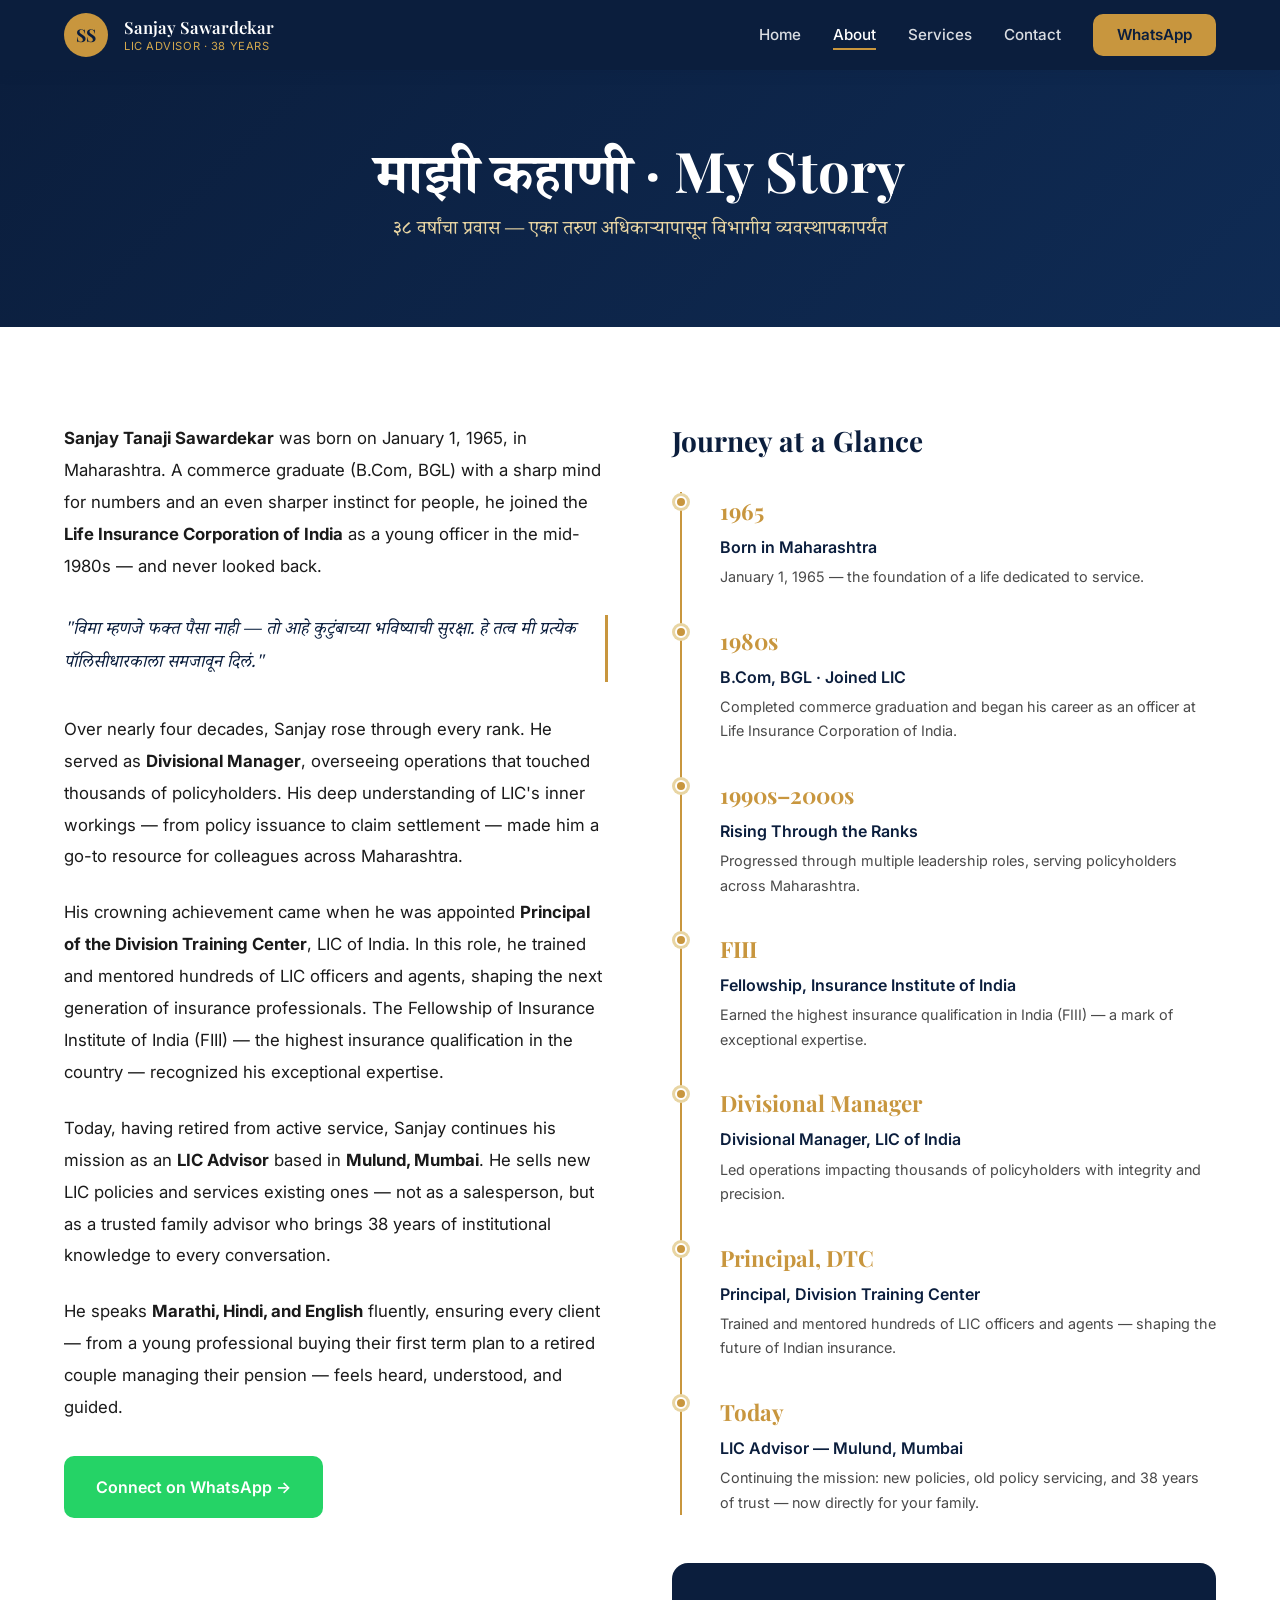
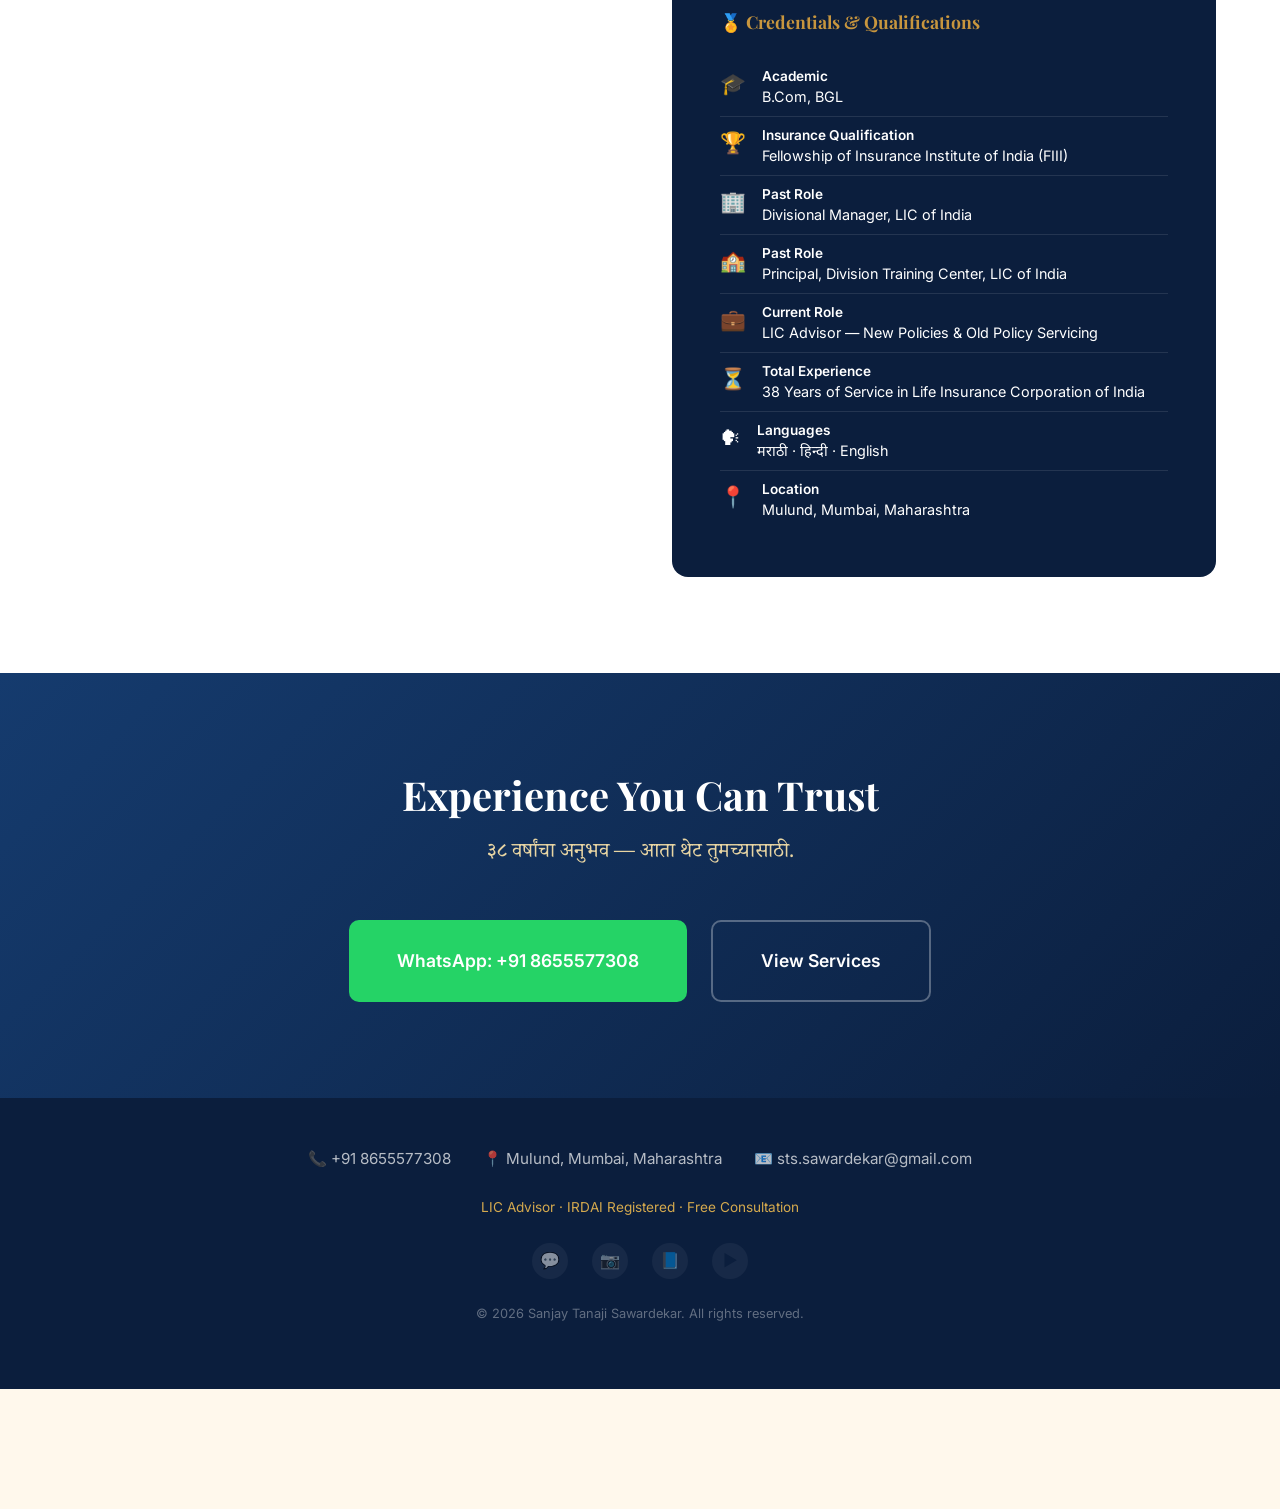
==== about.html @ 64b0b8eb "Initial commit: LIC Advisor portfolio website - Home page with hero, trust badges, services overview" ====
<!DOCTYPE html>
<html lang="mr" dir="ltr">
<head>
  <meta charset="UTF-8">
  <meta name="viewport" content="width=device-width, initial-scale=1.0">
  <meta name="theme-color" content="#0B1E3D">

  <title>About Sanjay Tanaji Sawardekar — LIC Advisor, Mulund Mumbai | 38 Years Story</title>
  <meta name="description" content="The journey of Sanjay Tanaji Sawardekar — 38 years at LIC of India, from officer to Divisional Manager to Principal of Division Training Center. Now LIC Advisor, Mulund Mumbai.">
  <meta name="keywords" content="Sanjay Sawardekar story, LIC Divisional Manager, FIII Fellow, insurance advisor Mulund, LIC training center principal, 38 years LIC, सजंय सावरडेकर, LIC एजंट मुलुंड">

  <meta property="og:title" content="About Sanjay Tanaji Sawardekar — 38 Years at LIC">
  <meta property="og:description" content="From B.Com graduate to Principal of Division Training Center, LIC of India. Now your trusted LIC Advisor in Mulund, Mumbai.">
  <meta property="og:url" content="https://sanjaysawardekar.github.io/about.html">
  <meta property="og:type" content="profile">
  <meta property="og:image" content="https://sanjaysawardekar.github.io/assets/images/og-image.png">

  <meta name="twitter:card" content="summary_large_image">

  <link href="https://fonts.googleapis.com/css2?family=Inter:wght@400;500;600;700&family=Noto+Sans+Devanagari:wght@400;500;600;700&family=Noto+Serif+Devanagari:wght@400;600;700&family=Playfair+Display:ital,wght@0,400;0,600;0,700;0,800;1,400;1,600&display=swap" rel="stylesheet">
  <link rel="stylesheet" href="assets/css/style.css">
  <link rel="icon" type="image/svg+xml" href="assets/favicon.svg">
  <link rel="apple-touch-icon" href="assets/favicon.svg">
</head>
<body>

  <!-- Desktop Nav -->
  <nav class="desktop-nav" role="navigation">
    <div class="nav-inner">
      <a href="index.html" class="nav-logo">
        <div class="logo-monogram">SS</div>
        <div class="logo-text">Sanjay Sawardekar<span class="sub">LIC Advisor · 38 Years</span></div>
      </a>
      <ul class="nav-links">
        <li><a href="index.html">Home</a></li>
        <li><a href="about.html" class="active">About</a></li>
        <li><a href="services.html">Services</a></li>
        <li><a href="contact.html">Contact</a></li>
        <li><a href="https://wa.me/918655577308" target="_blank" rel="noopener" class="nav-cta">WhatsApp</a></li>
      </ul>
    </div>
  </nav>

  <!-- Mobile Nav -->
  <nav class="mobile-nav" role="navigation">
    <div class="nav-inner">
      <a href="index.html" data-page="home"><svg viewBox="0 0 24 24" fill="none" stroke="currentColor" stroke-width="2"><path d="M3 9l9-7 9 7v11a2 2 0 0 1-2 2H5a2 2 0 0 1-2-2z"/><polyline points="9 22 9 12 15 12 15 22"/></svg><span>Home</span></a>
      <a href="about.html" data-page="about"><svg viewBox="0 0 24 24" fill="none" stroke="currentColor" stroke-width="2"><circle cx="12" cy="7" r="4"/><path d="M5.5 21.5v-2a4 4 0 0 1 4-4h5a4 4 0 0 1 4 4v2"/></svg><span>About</span></a>
      <a href="services.html" data-page="services"><svg viewBox="0 0 24 24" fill="none" stroke="currentColor" stroke-width="2"><rect x="2" y="3" width="20" height="14" rx="2"/><line x1="8" y1="21" x2="16" y2="21"/><line x1="12" y1="17" x2="12" y2="21"/></svg><span>Services</span></a>
      <a href="contact.html" data-page="contact"><svg viewBox="0 0 24 24" fill="none" stroke="currentColor" stroke-width="2"><path d="M4 4h16c1.1 0 2 .9 2 2v12c0 1.1-.9 2-2 2H4c-1.1 0-2-.9-2-2V6c0-1.1.9-2 2-2z"/><polyline points="22,6 12,13 2,6"/></svg><span>Contact</span></a>
      <a href="https://wa.me/918655577308" target="_blank" rel="noopener" class="nav-whatsapp"><svg viewBox="0 0 24 24" fill="currentColor" width="20" height="20"><path d="M17.472 14.382c-.297-.149-1.758-.867-2.03-.967-.273-.099-.471-.148-.67.15-.197.297-.767.966-.94 1.164-.173.199-.347.223-.644.075-.297-.15-1.255-.463-2.39-1.475-.883-.788-1.48-1.761-1.653-2.059-.173-.297-.018-.458.13-.606.134-.133.298-.347.446-.52.149-.174.198-.298.298-.497.099-.198.05-.371-.025-.52-.075-.149-.669-1.612-.916-2.207-.242-.579-.487-.5-.669-.51-.173-.008-.371-.01-.57-.01-.198 0-.52.074-.792.372-.272.297-1.04 1.016-1.04 2.479 0 1.462 1.065 2.875 1.213 3.074.149.198 2.096 3.2 5.077 4.487.709.306 1.262.489 1.694.625.712.227 1.36.195 1.871.118.571-.085 1.758-.719 2.006-1.413.248-.694.248-1.289.173-1.413-.074-.124-.272-.198-.57-.347m-5.421 7.403h-.004a9.87 9.87 0 01-5.031-1.378l-.361-.214-3.741.982.998-3.648-.235-.374a9.86 9.86 0 01-1.51-5.26c.001-5.45 4.436-9.884 9.888-9.884 2.64 0 5.122 1.03 6.988 2.898a9.825 9.825 0 012.893 6.994c-.003 5.45-4.437 9.884-9.885 9.884m8.413-18.297A11.815 11.815 0 0012.05 0C5.495 0 .16 5.335.157 11.892c0 2.096.547 4.142 1.588 5.945L.057 24l6.305-1.654a11.882 11.882 0 005.683 1.448h.005c6.554 0 11.89-5.335 11.893-11.893a11.821 11.821 0 00-3.48-8.413z"/></svg></a>
    </div>
  </nav>

  <main>
    <!-- Page Header -->
    <section class="page-header">
      <div class="container">
        <h1>माझी कहाणी · My Story</h1>
        <p class="marathi">३८ वर्षांचा प्रवास — एका तरुण अधिकाऱ्यापासून विभागीय व्यवस्थापकापर्यंत</p>
      </div>
    </section>

    <!-- Story Section -->
    <section class="about-story">
      <div class="container">
        <div class="story-text reveal">
          <p><strong>Sanjay Tanaji Sawardekar</strong> was born on January 1, 1965, in Maharashtra. A commerce graduate (B.Com, BGL) with a sharp mind for numbers and an even sharper instinct for people, he joined the <strong>Life Insurance Corporation of India</strong> as a young officer in the mid-1980s — and never looked back.</p>

          <blockquote class="marathi">
            "विमा म्हणजे फक्त पैसा नाही — तो आहे कुटुंबाच्या भविष्याची सुरक्षा. हे तत्व मी प्रत्येक पॉलिसीधारकाला समजावून दिलं."
          </blockquote>

          <p>Over nearly four decades, Sanjay rose through every rank. He served as <strong>Divisional Manager</strong>, overseeing operations that touched thousands of policyholders. His deep understanding of LIC's inner workings — from policy issuance to claim settlement — made him a go-to resource for colleagues across Maharashtra.</p>

          <p>His crowning achievement came when he was appointed <strong>Principal of the Division Training Center</strong>, LIC of India. In this role, he trained and mentored hundreds of LIC officers and agents, shaping the next generation of insurance professionals. The Fellowship of Insurance Institute of India (FIII) — the highest insurance qualification in the country — recognized his exceptional expertise.</p>

          <p>Today, having retired from active service, Sanjay continues his mission as an <strong>LIC Advisor</strong> based in <strong>Mulund, Mumbai</strong>. He sells new LIC policies and services existing ones — not as a salesperson, but as a trusted family advisor who brings 38 years of institutional knowledge to every conversation.</p>

          <p>He speaks <strong>Marathi, Hindi, and English</strong> fluently, ensuring every client — from a young professional buying their first term plan to a retired couple managing their pension — feels heard, understood, and guided.</p>

          <p style="margin-top: var(--space-xl);">
            <a href="https://wa.me/918655577308" target="_blank" rel="noopener" class="btn btn-whatsapp">Connect on WhatsApp &#8594;</a>
          </p>
        </div>

        <!-- Timeline Sidebar -->
        <div class="reveal">
          <h3 style="margin-bottom: var(--space-xl);">Journey at a Glance</h3>

          <div class="timeline">
            <div class="timeline-item reveal-delay-1">
              <div class="timeline-year">1965</div>
              <div class="timeline-title">Born in Maharashtra</div>
              <div class="timeline-desc">January 1, 1965 — the foundation of a life dedicated to service.</div>
            </div>

            <div class="timeline-item reveal-delay-1">
              <div class="timeline-year">1980s</div>
              <div class="timeline-title">B.Com, BGL · Joined LIC</div>
              <div class="timeline-desc">Completed commerce graduation and began his career as an officer at Life Insurance Corporation of India.</div>
            </div>

            <div class="timeline-item reveal-delay-2">
              <div class="timeline-year">1990s–2000s</div>
              <div class="timeline-title">Rising Through the Ranks</div>
              <div class="timeline-desc">Progressed through multiple leadership roles, serving policyholders across Maharashtra.</div>
            </div>

            <div class="timeline-item reveal-delay-2">
              <div class="timeline-year">FIII</div>
              <div class="timeline-title">Fellowship, Insurance Institute of India</div>
              <div class="timeline-desc">Earned the highest insurance qualification in India (FIII) — a mark of exceptional expertise.</div>
            </div>

            <div class="timeline-item reveal-delay-3">
              <div class="timeline-year">Divisional Manager</div>
              <div class="timeline-title">Divisional Manager, LIC of India</div>
              <div class="timeline-desc">Led operations impacting thousands of policyholders with integrity and precision.</div>
            </div>

            <div class="timeline-item reveal-delay-3">
              <div class="timeline-year">Principal, DTC</div>
              <div class="timeline-title">Principal, Division Training Center</div>
              <div class="timeline-desc">Trained and mentored hundreds of LIC officers and agents — shaping the future of Indian insurance.</div>
            </div>

            <div class="timeline-item reveal-delay-4">
              <div class="timeline-year">Today</div>
              <div class="timeline-title">LIC Advisor — Mulund, Mumbai</div>
              <div class="timeline-desc">Continuing the mission: new policies, old policy servicing, and 38 years of trust — now directly for your family.</div>
            </div>
          </div>

          <!-- Credentials Box -->
          <div class="credentials-box reveal-delay-4">
            <h3>&#x1F3C5; Credentials & Qualifications</h3>

            <div class="credential-item">
              <div class="credential-icon">&#x1F393;</div>
              <div class="credential-text">
                <span class="label">Academic</span>
                B.Com, BGL
              </div>
            </div>

            <div class="credential-item">
              <div class="credential-icon">&#x1F3C6;</div>
              <div class="credential-text">
                <span class="label">Insurance Qualification</span>
                Fellowship of Insurance Institute of India (FIII)
              </div>
            </div>

            <div class="credential-item">
              <div class="credential-icon">&#x1F3E2;</div>
              <div class="credential-text">
                <span class="label">Past Role</span>
                Divisional Manager, LIC of India
              </div>
            </div>

            <div class="credential-item">
              <div class="credential-icon">&#x1F3EB;</div>
              <div class="credential-text">
                <span class="label">Past Role</span>
                Principal, Division Training Center, LIC of India
              </div>
            </div>

            <div class="credential-item">
              <div class="credential-icon">&#x1F4BC;</div>
              <div class="credential-text">
                <span class="label">Current Role</span>
                LIC Advisor — New Policies & Old Policy Servicing
              </div>
            </div>

            <div class="credential-item">
              <div class="credential-icon">&#x23F3;</div>
              <div class="credential-text">
                <span class="label">Total Experience</span>
                38 Years of Service in Life Insurance Corporation of India
              </div>
            </div>

            <div class="credential-item">
              <div class="credential-icon">&#x1F5E3;</div>
              <div class="credential-text">
                <span class="label">Languages</span>
                मराठी · हिन्दी · English
              </div>
            </div>

            <div class="credential-item">
              <div class="credential-icon">&#x1F4CD;</div>
              <div class="credential-text">
                <span class="label">Location</span>
                Mulund, Mumbai, Maharashtra
              </div>
            </div>
          </div>
        </div>
      </div>
    </section>

    <!-- CTA -->
    <section class="cta-section reveal">
      <div class="container">
        <h2>Experience You Can Trust</h2>
        <p class="marathi">३८ वर्षांचा अनुभव — आता थेट तुमच्यासाठी.</p>
        <div class="cta-buttons">
          <a href="https://wa.me/918655577308" target="_blank" rel="noopener" class="btn btn-whatsapp btn-large">WhatsApp: +91 8655577308</a>
          <a href="services.html" class="btn btn-outline btn-large">View Services</a>
        </div>
      </div>
    </section>
  </main>

  <!-- Footer -->
  <footer class="site-footer">
    <div class="container">
      <div class="footer-contact">
        <span>&#x1F4DE; <a href="tel:+918****7308" style="color:inherit;">+91 8655577308</a></span>
        <span>&#x1F4CD; Mulund, Mumbai, Maharashtra</span>
        <span>&#x1F4E7; <a href="mailto:sts.sawardekar@gmail.com" style="color:inherit;">sts.sawardekar@gmail.com</a></span>
      </div>
      <p class="footer-affiliation">LIC Advisor · IRDAI Registered · Free Consultation</p>
      <div class="footer-social">
        <a href="#" class="social-icon-link" aria-label="WhatsApp">&#x1F4AC;</a>
        <a href="#" class="social-icon-link" aria-label="Instagram">&#x1F4F7;</a>
        <a href="#" class="social-icon-link" aria-label="Facebook">&#x1F4D8;</a>
        <a href="#" class="social-icon-link" aria-label="YouTube">&#x25B6;</a>
      </div>
      <p class="footer-copyright">&copy; 2026 Sanjay Tanaji Sawardekar. All rights reserved.</p>
    </div>
  </footer>

  <button class="scroll-top" aria-label="Scroll to top">&#x2191;</button>
  <script src="assets/js/main.js" defer></script>
</body>
</html>
---- assets/css/style.css ----
/* ═══════════════════════════════════════════════════════════════════════
   SANJAY TANAJI SAWARDEKAR — PORTFOLIO WEBSITE
   Design System: Trust & Heritage (LIC-Inspired)
   Navy + Gold + Cream | Playfair Display + Inter + Devanagari
   ═══════════════════════════════════════════════════════════════════════ */

/* ── CSS Custom Properties ──────────────────────────────────────────── */
:root {
  /* Primary Palette */
  --navy-deep: #0B1E3D;
  --navy: #0F2B54;
  --navy-light: #153B6E;
  --gold: #C8963E;
  --gold-light: #D4A94E;
  --gold-pale: #E8D5A3;
  --cream: #FFF8EC;
  --cream-dark: #F5ECD8;
  --white: #FFFFFF;
  --off-white: #FAF9F6;

  /* Functional */
  --text-primary: #1A1A1A;
  --text-secondary: #4A4A4A;
  --text-muted: #6B6B6B;
  --text-on-navy: #FFFFFF;
  --text-on-gold: #0B1E3D;
  --border: #E0D8C8;
  --error: #C0392B;
  --success: #27AE60;

  /* Typography */
  --font-heading: 'Playfair Display', 'Noto Serif Devanagari', serif;
  --font-body: 'Inter', 'Noto Sans Devanagari', system-ui, sans-serif;

  /* Spacing */
  --space-xs: 0.25rem;
  --space-sm: 0.5rem;
  --space-md: 1rem;
  --space-lg: 1.5rem;
  --space-xl: 2rem;
  --space-2xl: 3rem;
  --space-3xl: 4rem;
  --space-4xl: 6rem;

  /* Layout */
  --max-width: 1200px;
  --nav-height: 70px;
  --bottom-nav-height: 60px;

  /* Shadows */
  --shadow-sm: 0 1px 3px rgba(11, 30, 61, 0.08);
  --shadow-md: 0 4px 12px rgba(11, 30, 61, 0.1);
  --shadow-lg: 0 8px 30px rgba(11, 30, 61, 0.12);
  --shadow-gold: 0 4px 20px rgba(200, 150, 62, 0.3);

  /* Border Radius */
  --radius-sm: 6px;
  --radius-md: 10px;
  --radius-lg: 16px;
  --radius-xl: 24px;

  /* Transitions */
  --ease-out: cubic-bezier(0.16, 1, 0.3, 1);
  --ease-in-out: cubic-bezier(0.65, 0, 0.35, 1);
  --duration-fast: 200ms;
  --duration-normal: 350ms;
  --duration-slow: 600ms;
}

/* ── Reset & Base ───────────────────────────────────────────────────── */
*, *::before, *::after {
  box-sizing: border-box;
  margin: 0;
  padding: 0;
}

html {
  scroll-behavior: smooth;
  -webkit-text-size-adjust: 100%;
  text-size-adjust: 100%;
}

body {
  font-family: var(--font-body);
  font-size: 16px;
  line-height: 1.7;
  color: var(--text-primary);
  background: var(--cream);
  -webkit-font-smoothing: antialiased;
  -moz-osx-font-smoothing: grayscale;
  overflow-x: hidden;
  padding-bottom: var(--bottom-nav-height);
}

/* ── Typography ─────────────────────────────────────────────────────── */
h1, h2, h3, h4, h5, h6 {
  font-family: var(--font-heading);
  font-weight: 700;
  line-height: 1.3;
  color: var(--navy-deep);
}

h1 { font-size: clamp(2rem, 5vw, 3.5rem); }
h2 { font-size: clamp(1.5rem, 3.5vw, 2.5rem); }
h3 { font-size: clamp(1.2rem, 2.5vw, 1.75rem); }
h4 { font-size: 1.25rem; }

p { margin-bottom: var(--space-md); }

a {
  color: var(--navy-deep);
  text-decoration: none;
  transition: color var(--duration-fast) var(--ease-out);
}
a:hover { color: var(--gold); }

.marathi { font-family: 'Noto Serif Devanagari', serif; }
.marathi-sans { font-family: 'Noto Sans Devanagari', sans-serif; }
.hindi { font-family: 'Noto Sans Devanagari', sans-serif; }

.gold-text { color: var(--gold); }
.navy-text { color: var(--navy-deep); }
.text-muted { color: var(--text-muted); }

/* ── Container ──────────────────────────────────────────────────────── */
.container {
  width: 100%;
  max-width: var(--max-width);
  margin: 0 auto;
  padding: 0 var(--space-lg);
}

/* ── Navigation (Desktop) ───────────────────────────────────────────── */
.desktop-nav {
  position: sticky;
  top: 0;
  z-index: 1000;
  background: var(--navy-deep);
  height: var(--nav-height);
  box-shadow: var(--shadow-md);
}

.desktop-nav .nav-inner {
  max-width: var(--max-width);
  margin: 0 auto;
  padding: 0 var(--space-lg);
  height: 100%;
  display: flex;
  align-items: center;
  justify-content: space-between;
}

.nav-logo {
  display: flex;
  align-items: center;
  gap: var(--space-md);
}

.nav-logo .logo-monogram {
  width: 44px;
  height: 44px;
  border-radius: 50%;
  background: var(--gold);
  display: flex;
  align-items: center;
  justify-content: center;
  font-family: var(--font-heading);
  font-weight: 700;
  font-size: 1.1rem;
  color: var(--navy-deep);
  flex-shrink: 0;
}

.nav-logo .logo-text {
  color: var(--white);
  font-family: var(--font-heading);
  font-weight: 600;
  font-size: 1.05rem;
  line-height: 1.3;
}

.nav-logo .logo-text .sub {
  display: block;
  font-family: var(--font-body);
  font-size: 0.7rem;
  font-weight: 400;
  color: var(--gold-light);
  letter-spacing: 0.05em;
  text-transform: uppercase;
}

.desktop-nav .nav-links {
  display: flex;
  align-items: center;
  gap: var(--space-xl);
  list-style: none;
}

.desktop-nav .nav-links a {
  color: rgba(255,255,255,0.85);
  font-weight: 500;
  font-size: 0.95rem;
  padding: var(--space-xs) 0;
  position: relative;
  transition: color var(--duration-fast);
}

.desktop-nav .nav-links a::after {
  content: '';
  position: absolute;
  bottom: -2px;
  left: 0;
  width: 0;
  height: 2px;
  background: var(--gold);
  transition: width var(--duration-normal) var(--ease-out);
}

.desktop-nav .nav-links a:hover,
.desktop-nav .nav-links a.active {
  color: var(--white);
}

.desktop-nav .nav-links a:hover::after,
.desktop-nav .nav-links a.active::after {
  width: 100%;
}

.nav-cta {
  display: flex;
  align-items: center;
  gap: var(--space-sm);
  background: var(--gold);
  color: var(--navy-deep) !important;
  padding: var(--space-sm) var(--space-lg) !important;
  border-radius: var(--radius-md);
  font-weight: 600 !important;
  transition: all var(--duration-fast) var(--ease-out) !important;
}

.nav-cta:hover {
  background: var(--gold-light) !important;
  transform: translateY(-1px);
  box-shadow: var(--shadow-gold);
}

.nav-cta::after { display: none !important; }

.whatsapp-icon {
  display: inline-block;
  width: 18px;
  height: 18px;
  flex-shrink: 0;
}

/* ── Mobile Bottom Navigation ────────────────────────────────────────── */
.mobile-nav {
  display: none;
  position: fixed;
  bottom: 0;
  left: 0;
  right: 0;
  z-index: 1000;
  background: var(--navy-deep);
  height: var(--bottom-nav-height);
  box-shadow: 0 -2px 12px rgba(11, 30, 61, 0.2);
}

.mobile-nav .nav-inner {
  height: 100%;
  display: flex;
  align-items: center;
  justify-content: space-around;
  padding: 0 var(--space-sm);
}

.mobile-nav a {
  display: flex;
  flex-direction: column;
  align-items: center;
  gap: 2px;
  color: rgba(255,255,255,0.6);
  font-size: 0.65rem;
  font-weight: 500;
  padding: var(--space-xs);
  transition: color var(--duration-fast);
}

.mobile-nav a svg {
  width: 22px;
  height: 22px;
  transition: transform var(--duration-fast);
}

.mobile-nav a.active,
.mobile-nav a:hover {
  color: var(--gold);
}

.mobile-nav a.active svg {
  transform: scale(1.1);
}

.mobile-nav .nav-whatsapp {
  background: var(--gold);
  color: var(--navy-deep);
  border-radius: var(--radius-md);
  padding: var(--space-xs) var(--space-md);
  font-weight: 600;
}

.mobile-nav .nav-whatsapp:hover {
  background: var(--gold-light);
  color: var(--navy-deep);
}

/* ── Sections ────────────────────────────────────────────────────────── */
section {
  padding: var(--space-4xl) 0;
  position: relative;
}

.section-label {
  display: inline-block;
  font-family: var(--font-body);
  font-size: 0.8rem;
  font-weight: 600;
  letter-spacing: 0.12em;
  text-transform: uppercase;
  color: var(--gold);
  margin-bottom: var(--space-md);
}

.section-title {
  margin-bottom: var(--space-lg);
}

.section-subtitle {
  font-family: var(--font-body);
  font-size: 1.15rem;
  color: var(--text-secondary);
  max-width: 600px;
  margin-bottom: var(--space-2xl);
}

/* ── Hero Section ────────────────────────────────────────────────────── */
.hero {
  background: linear-gradient(135deg, var(--navy-deep) 0%, var(--navy) 50%, var(--navy-light) 100%);
  color: var(--white);
  padding: var(--space-4xl) 0;
  min-height: 90vh;
  display: flex;
  align-items: center;
  position: relative;
  overflow: hidden;
}

.hero::before {
  content: '';
  position: absolute;
  top: -50%;
  right: -20%;
  width: 80%;
  height: 200%;
  background: radial-gradient(ellipse at center, rgba(200, 150, 62, 0.08) 0%, transparent 70%);
  border-radius: 50%;
  transform: rotate(-15deg);
}

.hero .container {
  display: grid;
  grid-template-columns: 1fr 1fr;
  gap: var(--space-3xl);
  align-items: center;
  position: relative;
  z-index: 1;
}

.hero-content {
  animation: fadeInUp 0.8s var(--ease-out);
}

.hero-badge {
  display: inline-flex;
  align-items: center;
  gap: var(--space-sm);
  background: rgba(200, 150, 62, 0.15);
  border: 1px solid rgba(200, 150, 62, 0.3);
  padding: var(--space-sm) var(--space-lg);
  border-radius: 50px;
  font-size: 0.85rem;
  font-weight: 500;
  color: var(--gold-light);
  margin-bottom: var(--space-xl);
  animation: fadeInUp 0.8s var(--ease-out) 0.1s both;
}

.hero-badge .badge-icon {
  font-size: 1.1rem;
}

.hero h1 {
  color: var(--white);
  font-size: clamp(2.2rem, 5.5vw, 4rem);
  margin-bottom: var(--space-md);
  line-height: 1.15;
  animation: fadeInUp 0.8s var(--ease-out) 0.2s both;
}

.hero h1 .gold { color: var(--gold); }

.hero-marathi {
  font-family: 'Noto Serif Devanagari', serif;
  font-size: clamp(1.2rem, 3vw, 1.8rem);
  color: var(--gold-pale);
  margin-bottom: var(--space-lg);
  line-height: 1.5;
  animation: fadeInUp 0.8s var(--ease-out) 0.3s both;
}

.hero-subtitle {
  font-size: 1.1rem;
  color: rgba(255,255,255,0.8);
  margin-bottom: var(--space-2xl);
  max-width: 500px;
  animation: fadeInUp 0.8s var(--ease-out) 0.4s both;
}

.hero-cta-group {
  display: flex;
  gap: var(--space-md);
  flex-wrap: wrap;
  animation: fadeInUp 0.8s var(--ease-out) 0.5s both;
}

.btn {
  display: inline-flex;
  align-items: center;
  gap: var(--space-sm);
  padding: var(--space-md) var(--space-xl);
  border-radius: var(--radius-md);
  font-weight: 600;
  font-size: 1rem;
  cursor: pointer;
  border: none;
  transition: all var(--duration-fast) var(--ease-out);
  text-decoration: none;
  font-family: var(--font-body);
}

.btn-primary {
  background: var(--gold);
  color: var(--navy-deep);
}

.btn-primary:hover {
  background: var(--gold-light);
  transform: translateY(-2px);
  box-shadow: var(--shadow-gold);
  color: var(--navy-deep);
}

.btn-outline {
  background: transparent;
  color: var(--white);
  border: 2px solid rgba(255,255,255,0.3);
}

.btn-outline:hover {
  border-color: var(--gold);
  color: var(--gold);
  transform: translateY(-2px);
}

.btn-whatsapp {
  background: #25D366;
  color: var(--white);
}

.btn-whatsapp:hover {
  background: #20BD5A;
  transform: translateY(-2px);
  box-shadow: 0 4px 20px rgba(37, 211, 102, 0.4);
  color: var(--white);
}

.btn-sm {
  padding: var(--space-sm) var(--space-lg);
  font-size: 0.9rem;
}

.btn-large {
  padding: var(--space-lg) var(--space-2xl);
  font-size: 1.1rem;
}

/* Hero Visual */
.hero-visual {
  display: flex;
  align-items: center;
  justify-content: center;
  animation: fadeInRight 0.8s var(--ease-out) 0.3s both;
}

.hero-photo-frame {
  position: relative;
  width: 320px;
  height: 380px;
}

.hero-photo-frame .photo-bg {
  position: absolute;
  top: 12px;
  left: 12px;
  width: 100%;
  height: 100%;
  border: 3px solid var(--gold);
  border-radius: var(--radius-lg);
}

.hero-photo-frame .photo-placeholder {
  position: relative;
  width: 100%;
  height: 100%;
  border-radius: var(--radius-lg);
  background: linear-gradient(135deg, rgba(200, 150, 62, 0.2), rgba(15, 43, 84, 0.5));
  display: flex;
  align-items: center;
  justify-content: center;
  overflow: hidden;
}

.hero-photo-frame .photo-placeholder img {
  width: 100%;
  height: 100%;
  object-fit: cover;
  border-radius: var(--radius-lg);
}

.hero-photo-frame .photo-placeholder .placeholder-icon {
  font-size: 5rem;
  opacity: 0.3;
  color: var(--gold);
}

/* 38 Years Counter */
.years-counter {
  position: absolute;
  bottom: -20px;
  right: -20px;
  background: var(--gold);
  color: var(--navy-deep);
  padding: var(--space-md) var(--space-lg);
  border-radius: var(--radius-md);
  text-align: center;
  box-shadow: var(--shadow-lg);
  animation: pulse-gold 3s ease-in-out infinite;
}

.years-counter .years-number {
  font-family: var(--font-heading);
  font-size: 2.5rem;
  font-weight: 800;
  line-height: 1;
}

.years-counter .years-label {
  font-size: 0.7rem;
  font-weight: 600;
  text-transform: uppercase;
  letter-spacing: 0.1em;
}

/* ── Trust Badges ──────────────────────────────────────────────────── */
.trust-section {
  background: var(--white);
  padding: var(--space-2xl) 0;
  margin-top: -3rem;
  position: relative;
  z-index: 2;
}

.trust-grid {
  display: grid;
  grid-template-columns: repeat(3, 1fr);
  gap: var(--space-xl);
}

.trust-card {
  text-align: center;
  padding: var(--space-xl);
  background: var(--off-white);
  border-radius: var(--radius-lg);
  border: 1px solid var(--border);
  transition: all var(--duration-normal) var(--ease-out);
  position: relative;
  overflow: hidden;
}

.trust-card::before {
  content: '';
  position: absolute;
  top: 0;
  left: 0;
  right: 0;
  height: 3px;
  background: var(--gold);
  transform: scaleX(0);
  transition: transform var(--duration-normal) var(--ease-out);
}

.trust-card:hover {
  transform: translateY(-4px);
  box-shadow: var(--shadow-lg);
  border-color: var(--gold-pale);
}

.trust-card:hover::before {
  transform: scaleX(1);
}

.trust-icon {
  width: 56px;
  height: 56px;
  margin: 0 auto var(--space-md);
  background: rgba(200, 150, 62, 0.1);
  border-radius: var(--radius-md);
  display: flex;
  align-items: center;
  justify-content: center;
  font-size: 1.5rem;
}

.trust-card h3 {
  font-size: 1.1rem;
  margin-bottom: var(--space-sm);
}

.trust-card p {
  font-size: 0.9rem;
  color: var(--text-muted);
  margin: 0;
}

/* ── Services Overview ───────────────────────────────────────────────── */
.services-section {
  background: var(--cream);
}

.services-grid {
  display: grid;
  grid-template-columns: repeat(auto-fit, minmax(260px, 1fr));
  gap: var(--space-xl);
}

.service-card {
  background: var(--white);
  padding: var(--space-2xl);
  border-radius: var(--radius-lg);
  border: 1px solid var(--border);
  transition: all var(--duration-normal) var(--ease-out);
  position: relative;
}

.service-card:hover {
  transform: translateY(-6px);
  box-shadow: var(--shadow-lg);
}

.service-card .service-num {
  font-family: var(--font-heading);
  font-size: 3rem;
  color: var(--gold-pale);
  line-height: 1;
  margin-bottom: var(--space-sm);
}

.service-card h3 {
  margin-bottom: var(--space-sm);
}

.service-card p {
  color: var(--text-secondary);
  font-size: 0.95rem;
  margin-bottom: var(--space-lg);
}

.service-card .btn-link {
  font-weight: 600;
  color: var(--navy-deep);
  display: inline-flex;
  align-items: center;
  gap: var(--space-xs);
}

.service-card .btn-link:hover {
  color: var(--gold);
}

/* ── Why Sanjay / About Preview ──────────────────────────────────────── */
.about-preview {
  background: var(--navy-deep);
  color: var(--white);
}

.about-preview .container {
  display: grid;
  grid-template-columns: 1fr 1fr;
  gap: var(--space-3xl);
  align-items: center;
}

.about-preview .section-label { color: var(--gold-light); }

.about-preview h2 {
  color: var(--white);
  margin-bottom: var(--space-lg);
}

.about-preview .marathi-quote {
  font-family: 'Noto Serif Devanagari', serif;
  font-size: 1.3rem;
  color: var(--gold-pale);
  font-style: italic;
  border-right: 3px solid var(--gold);
  padding-right: var(--space-lg);
  margin-bottom: var(--space-xl);
  line-height: 1.8;
}

.about-preview p {
  color: rgba(255,255,255,0.85);
}

.about-preview .preview-photo {
  width: 280px;
  height: 350px;
  background: linear-gradient(135deg, rgba(200, 150, 62, 0.2), rgba(15, 43, 84, 0.5));
  border-radius: var(--radius-lg);
  border: 3px solid var(--gold);
  display: flex;
  align-items: center;
  justify-content: center;
  font-size: 4rem;
  color: rgba(200, 150, 62, 0.3);
  margin: 0 auto;
}

.about-preview .preview-photo img {
  width: 100%;
  height: 100%;
  object-fit: cover;
  border-radius: calc(var(--radius-lg) - 3px);
}

/* ── Social Section ──────────────────────────────────────────────────── */
.social-section {
  background: var(--cream);
  text-align: center;
}

.social-placeholder {
  display: grid;
  grid-template-columns: repeat(auto-fit, minmax(200px, 1fr));
  gap: var(--space-xl);
  max-width: 800px;
  margin: var(--space-2xl) auto 0;
}

.social-card-placeholder {
  background: var(--white);
  padding: var(--space-2xl) var(--space-xl);
  border-radius: var(--radius-lg);
  border: 2px dashed var(--border);
  text-align: center;
  transition: all var(--duration-normal);
}

.social-card-placeholder:hover {
  border-color: var(--gold);
  background: var(--off-white);
}

.social-card-placeholder .social-icon {
  font-size: 2rem;
  margin-bottom: var(--space-md);
  opacity: 0.4;
}

.social-card-placeholder h4 {
  font-size: 0.95rem;
  margin-bottom: var(--space-xs);
}

.social-card-placeholder p {
  font-size: 0.8rem;
  color: var(--text-muted);
  margin: 0;
}

/* ── Final CTA ───────────────────────────────────────────────────────── */
.cta-section {
  background: linear-gradient(135deg, var(--navy-light) 0%, var(--navy-deep) 100%);
  text-align: center;
  color: var(--white);
}

.cta-section h2 {
  color: var(--white);
  margin-bottom: var(--space-md);
}

.cta-section .marathi {
  color: var(--gold-pale);
  font-size: 1.3rem;
  margin-bottom: var(--space-2xl);
}

.cta-buttons {
  display: flex;
  gap: var(--space-lg);
  justify-content: center;
  flex-wrap: wrap;
}

/* ── Page Header (About, Services, Contact) ─────────────────────────── */
.page-header {
  background: linear-gradient(135deg, var(--navy-deep) 0%, var(--navy) 100%);
  color: var(--white);
  padding: var(--space-3xl) 0;
  text-align: center;
}

.page-header h1 {
  color: var(--white);
  margin-bottom: var(--space-sm);
}

.page-header .marathi {
  color: var(--gold-pale);
  font-size: 1.2rem;
}

/* ── About Page ──────────────────────────────────────────────────────── */
.about-story {
  background: var(--white);
}

.about-story .container {
  display: grid;
  grid-template-columns: 1fr 1fr;
  gap: var(--space-3xl);
  align-items: start;
}

.story-text {
  font-size: 1.05rem;
  line-height: 1.9;
}

.story-text p {
  margin-bottom: var(--space-lg);
}

.story-text .marathi {
  font-family: 'Noto Serif Devanagari', serif;
  font-size: 1.1rem;
  color: var(--navy-deep);
  border-right: 3px solid var(--gold);
  padding-right: var(--space-lg);
  margin: var(--space-xl) 0;
  font-style: italic;
}

/* Timeline */
.timeline {
  position: relative;
  padding-left: var(--space-2xl);
}

.timeline::before {
  content: '';
  position: absolute;
  left: 8px;
  top: 0;
  bottom: 0;
  width: 2px;
  background: var(--gold);
}

.timeline-item {
  position: relative;
  padding-bottom: var(--space-xl);
}

.timeline-item:last-child { padding-bottom: 0; }

.timeline-item::before {
  content: '';
  position: absolute;
  left: calc(-1 * var(--space-2xl) + 3px);
  top: 4px;
  width: 12px;
  height: 12px;
  border-radius: 50%;
  background: var(--gold);
  border: 2px solid var(--white);
  box-shadow: 0 0 0 3px var(--gold-pale);
}

.timeline-year {
  font-family: var(--font-heading);
  font-size: 1.4rem;
  font-weight: 700;
  color: var(--gold);
  margin-bottom: var(--space-xs);
}

.timeline-title {
  font-weight: 600;
  color: var(--navy-deep);
  margin-bottom: var(--space-xs);
}

.timeline-desc {
  font-size: 0.9rem;
  color: var(--text-secondary);
}

/* Credentials Box */
.credentials-box {
  background: var(--navy-deep);
  color: var(--white);
  padding: var(--space-2xl);
  border-radius: var(--radius-lg);
  margin-top: var(--space-2xl);
}

.credentials-box h3 {
  color: var(--gold);
  margin-bottom: var(--space-lg);
  font-size: 1.1rem;
}

.credential-item {
  display: flex;
  gap: var(--space-md);
  padding: var(--space-sm) 0;
  border-bottom: 1px solid rgba(255,255,255,0.1);
}

.credential-item:last-child { border-bottom: none; }

.credential-icon { font-size: 1.3rem; flex-shrink: 0; }

.credential-text { font-size: 0.9rem; line-height: 1.5; }

.credential-text .label {
  display: block;
  font-weight: 600;
  font-size: 0.85rem;
}

/* ── Services Page ──────────────────────────────────────────────────── */
.services-page {
  background: var(--cream);
}

.services-intro {
  max-width: 700px;
  margin: 0 auto var(--space-3xl);
  text-align: center;
}

.service-category {
  margin-bottom: var(--space-3xl);
}

.service-category-header {
  display: flex;
  align-items: center;
  gap: var(--space-md);
  margin-bottom: var(--space-xl);
  padding-bottom: var(--space-md);
  border-bottom: 2px solid var(--gold-pale);
}

.service-category-header .cat-icon {
  width: 48px;
  height: 48px;
  background: var(--navy-deep);
  border-radius: var(--radius-md);
  display: flex;
  align-items: center;
  justify-content: center;
  color: var(--gold);
  font-size: 1.3rem;
  flex-shrink: 0;
}

.service-category-header h3 {
  font-size: 1.3rem;
  margin: 0;
}

.plans-grid {
  display: grid;
  grid-template-columns: repeat(auto-fill, minmax(250px, 1fr));
  gap: var(--space-md);
}

.plan-card {
  background: var(--white);
  padding: var(--space-lg);
  border-radius: var(--radius-md);
  border: 1px solid var(--border);
  transition: all var(--duration-fast);
}

.plan-card:hover {
  border-color: var(--gold);
  box-shadow: var(--shadow-md);
  transform: translateY(-2px);
}

.plan-card .plan-name {
  font-weight: 600;
  color: var(--navy-deep);
  font-size: 0.95rem;
}

.plan-card .plan-number {
  font-size: 0.8rem;
  color: var(--text-muted);
  margin-top: var(--space-xs);
}

.services-note {
  background: var(--white);
  border: 1px solid var(--gold-pale);
  border-radius: var(--radius-lg);
  padding: var(--space-2xl);
  text-align: center;
  margin-top: var(--space-3xl);
}

.services-note h3 {
  margin-bottom: var(--space-sm);
}

.services-note .marathi {
  font-size: 1.1rem;
  color: var(--text-secondary);
  margin-bottom: var(--space-lg);
}

/* ── Policy Servicing ───────────────────────────────────────────────── */
.servicing-grid {
  display: grid;
  grid-template-columns: repeat(auto-fit, minmax(220px, 1fr));
  gap: var(--space-lg);
  margin-top: var(--space-2xl);
}

.servicing-card {
  background: var(--white);
  padding: var(--space-xl);
  border-radius: var(--radius-md);
  border: 1px solid var(--border);
  text-align: center;
  transition: all var(--duration-fast);
}

.servicing-card:hover {
  border-color: var(--gold);
  box-shadow: var(--shadow-md);
}

.servicing-card .servicing-icon {
  font-size: 2rem;
  margin-bottom: var(--space-md);
}

.servicing-card h4 {
  font-size: 0.95rem;
  margin-bottom: var(--space-xs);
}

.servicing-card p {
  font-size: 0.85rem;
  color: var(--text-muted);
  margin: 0;
}

/* ── Contact Page ────────────────────────────────────────────────────── */
.contact-section {
  background: var(--cream);
}

.contact-section .container {
  display: grid;
  grid-template-columns: 1fr 1fr;
  gap: var(--space-3xl);
  align-items: start;
}

.contact-info {
  background: var(--navy-deep);
  color: var(--white);
  padding: var(--space-2xl);
  border-radius: var(--radius-lg);
  position: sticky;
  top: calc(var(--nav-height) + var(--space-xl));
}

.contact-info h2 {
  color: var(--white);
  margin-bottom: var(--space-lg);
}

.contact-detail {
  display: flex;
  align-items: flex-start;
  gap: var(--space-md);
  padding: var(--space-md) 0;
  border-bottom: 1px solid rgba(255,255,255,0.1);
}

.contact-detail:last-child { border-bottom: none; }

.contact-detail .detail-icon {
  width: 40px;
  height: 40px;
  background: rgba(200, 150, 62, 0.15);
  border-radius: var(--radius-sm);
  display: flex;
  align-items: center;
  justify-content: center;
  font-size: 1.1rem;
  flex-shrink: 0;
}

.contact-detail .detail-label {
  font-size: 0.75rem;
  text-transform: uppercase;
  letter-spacing: 0.08em;
  color: var(--gold-light);
  margin-bottom: var(--space-xs);
}

.contact-detail .detail-value {
  font-weight: 500;
}

.contact-detail .detail-value a {
  color: var(--white);
}

.contact-detail .detail-value a:hover {
  color: var(--gold-light);
}

.contact-map {
  margin-top: var(--space-xl);
  border-radius: var(--radius-md);
  overflow: hidden;
  border: 2px solid rgba(255,255,255,0.2);
}

.contact-map iframe {
  width: 100%;
  height: 200px;
  border: none;
  display: block;
}

/* Contact Form */
.contact-form-wrapper {
  background: var(--white);
  padding: var(--space-2xl);
  border-radius: var(--radius-lg);
  border: 1px solid var(--border);
}

.contact-form-wrapper h2 {
  margin-bottom: var(--space-sm);
}

.contact-form-wrapper .marathi {
  color: var(--text-secondary);
  margin-bottom: var(--space-2xl);
  display: block;
}

.form-group {
  margin-bottom: var(--space-lg);
}

.form-group label {
  display: block;
  font-weight: 600;
  font-size: 0.9rem;
  margin-bottom: var(--space-xs);
  color: var(--navy-deep);
}

.form-group input,
.form-group select,
.form-group textarea {
  width: 100%;
  padding: var(--space-md);
  border: 1px solid var(--border);
  border-radius: var(--radius-sm);
  font-family: var(--font-body);
  font-size: 1rem;
  color: var(--text-primary);
  background: var(--off-white);
  transition: all var(--duration-fast);
}

.form-group input:focus,
.form-group select:focus,
.form-group textarea:focus {
  outline: none;
  border-color: var(--gold);
  box-shadow: 0 0 0 3px rgba(200, 150, 62, 0.15);
  background: var(--white);
}

.form-group textarea {
  min-height: 120px;
  resize: vertical;
}

.form-submit {
  width: 100%;
}

.form-success {
  display: none;
  text-align: center;
  padding: var(--space-2xl);
}

.form-success.show { display: block; }

.form-success .success-icon {
  font-size: 3rem;
  margin-bottom: var(--space-md);
}

.form-success h3 {
  color: var(--success);
  margin-bottom: var(--space-sm);
}

/* ── Footer ──────────────────────────────────────────────────────────── */
.site-footer {
  background: var(--navy-deep);
  color: rgba(255,255,255,0.7);
  text-align: center;
  padding: var(--space-2xl) 0;
  margin-bottom: var(--bottom-nav-height);
}

.footer-contact {
  display: flex;
  justify-content: center;
  gap: var(--space-xl);
  flex-wrap: wrap;
  margin-bottom: var(--space-lg);
  font-size: 0.95rem;
}

.footer-contact span {
  display: flex;
  align-items: center;
  gap: var(--space-xs);
}

.footer-affiliation {
  font-size: 0.85rem;
  color: var(--gold-light);
  margin-bottom: var(--space-lg);
}

.footer-social {
  display: flex;
  justify-content: center;
  gap: var(--space-lg);
  margin-bottom: var(--space-lg);
}

.footer-social .social-icon-link {
  width: 36px;
  height: 36px;
  border-radius: 50%;
  background: rgba(255,255,255,0.1);
  display: flex;
  align-items: center;
  justify-content: center;
  transition: all var(--duration-fast);
  opacity: 0.5;
}

.footer-social .social-icon-link:hover {
  background: var(--gold);
  color: var(--navy-deep);
  opacity: 1;
}

.footer-copyright {
  font-size: 0.8rem;
  opacity: 0.5;
}

/* ── Animations ─────────────────────────────────────────────────────── */
@keyframes fadeInUp {
  from {
    opacity: 0;
    transform: translateY(30px);
  }
  to {
    opacity: 1;
    transform: translateY(0);
  }
}

@keyframes fadeInRight {
  from {
    opacity: 0;
    transform: translateX(30px);
  }
  to {
    opacity: 1;
    transform: translateX(0);
  }
}

@keyframes pulse-gold {
  0%, 100% { box-shadow: 0 4px 20px rgba(200, 150, 62, 0.3); }
  50% { box-shadow: 0 4px 35px rgba(200, 150, 62, 0.5); }
}

@keyframes shimmer {
  0% { background-position: -200% center; }
  100% { background-position: 200% center; }
}

.reveal {
  opacity: 0;
  transform: translateY(30px);
  transition: all var(--duration-slow) var(--ease-out);
}

.reveal.visible {
  opacity: 1;
  transform: translateY(0);
}

.reveal-delay-1 { transition-delay: 0.1s; }
.reveal-delay-2 { transition-delay: 0.2s; }
.reveal-delay-3 { transition-delay: 0.3s; }
.reveal-delay-4 { transition-delay: 0.4s; }

/* ── Scroll to Top ───────────────────────────────────────────────────── */
.scroll-top {
  position: fixed;
  bottom: calc(var(--bottom-nav-height) + var(--space-xl));
  right: var(--space-xl);
  width: 44px;
  height: 44px;
  background: var(--navy-deep);
  color: var(--gold);
  border-radius: 50%;
  display: flex;
  align-items: center;
  justify-content: center;
  cursor: pointer;
  box-shadow: var(--shadow-md);
  z-index: 999;
  opacity: 0;
  transform: translateY(10px);
  pointer-events: none;
  transition: all var(--duration-normal);
  border: none;
  font-size: 1.1rem;
}

.scroll-top.visible {
  opacity: 1;
  transform: translateY(0);
  pointer-events: auto;
}

.scroll-top:hover {
  background: var(--gold);
  color: var(--navy-deep);
}

/* ── Loading Shimmer ─────────────────────────────────────────────────── */
.loading-shimmer {
  background: linear-gradient(90deg, var(--border) 25%, var(--cream-dark) 50%, var(--border) 75%);
  background-size: 200% 100%;
  animation: shimmer 1.5s infinite;
}

/* ── Responsive ──────────────────────────────────────────────────────── */

/* Tablet */
@media (max-width: 1024px) {
  .hero .container,
  .about-preview .container,
  .about-story .container,
  .contact-section .container {
    grid-template-columns: 1fr;
    gap: var(--space-2xl);
  }

  .hero {
    min-height: auto;
    padding: var(--space-3xl) 0;
  }

  .hero-visual { order: -1; }
  .hero-photo-frame { width: 250px; height: 300px; }
  .years-counter { bottom: -10px; right: -10px; padding: var(--space-sm) var(--space-md); }
  .years-counter .years-number { font-size: 2rem; }

  .trust-grid { grid-template-columns: repeat(2, 1fr); }
  .about-preview .preview-photo { width: 220px; height: 280px; }

  .contact-info { position: static; }
}

/* Mobile */
@media (max-width: 768px) {
  .desktop-nav { display: none; }
  .mobile-nav { display: block; }

  body {
    padding-bottom: var(--bottom-nav-height);
  }

  section {
    padding: var(--space-2xl) 0;
  }

  .hero {
    padding: var(--space-2xl) 0 var(--space-3xl);
  }

  .hero h1 { font-size: 1.8rem; }
  .hero-marathi { font-size: 1.1rem; }
  .hero-cta-group { flex-direction: column; }

  .hero-photo-frame { width: 200px; height: 250px; }

  .trust-grid { grid-template-columns: 1fr; }

  .services-grid { grid-template-columns: 1fr; }

  .about-preview .preview-photo { width: 180px; height: 230px; margin-bottom: var(--space-xl); }

  .timeline { padding-left: var(--space-lg); }
  .timeline-item::before {
    left: calc(-1 * var(--space-lg) + 5px);
  }

  .plans-grid { grid-template-columns: 1fr; }
  .servicing-grid { grid-template-columns: 1fr 1fr; }

  .page-header { padding: var(--space-2xl) 0; }
  .page-header h1 { font-size: 1.8rem; }

  .footer-contact { flex-direction: column; gap: var(--space-sm); align-items: center; }

  .site-footer { margin-bottom: 0; }

  .scroll-top {
    bottom: calc(var(--bottom-nav-height) + var(--space-lg));
    right: var(--space-md);
    width: 38px;
    height: 38px;
  }
}

/* Small Mobile */
@media (max-width: 400px) {
  .servicing-grid { grid-template-columns: 1fr; }
  .hero-photo-frame { width: 170px; height: 210px; }

  .social-placeholder { grid-template-columns: 1fr; }
}

/* Print Styles */
@media print {
  .mobile-nav, .desktop-nav, .scroll-top, .footer-social {
    display: none !important;
  }
  body { padding: 0; }
  .hero { background: none !important; color: var(--text-primary) !important; }
  .hero h1 { color: var(--navy-deep) !important; }
}
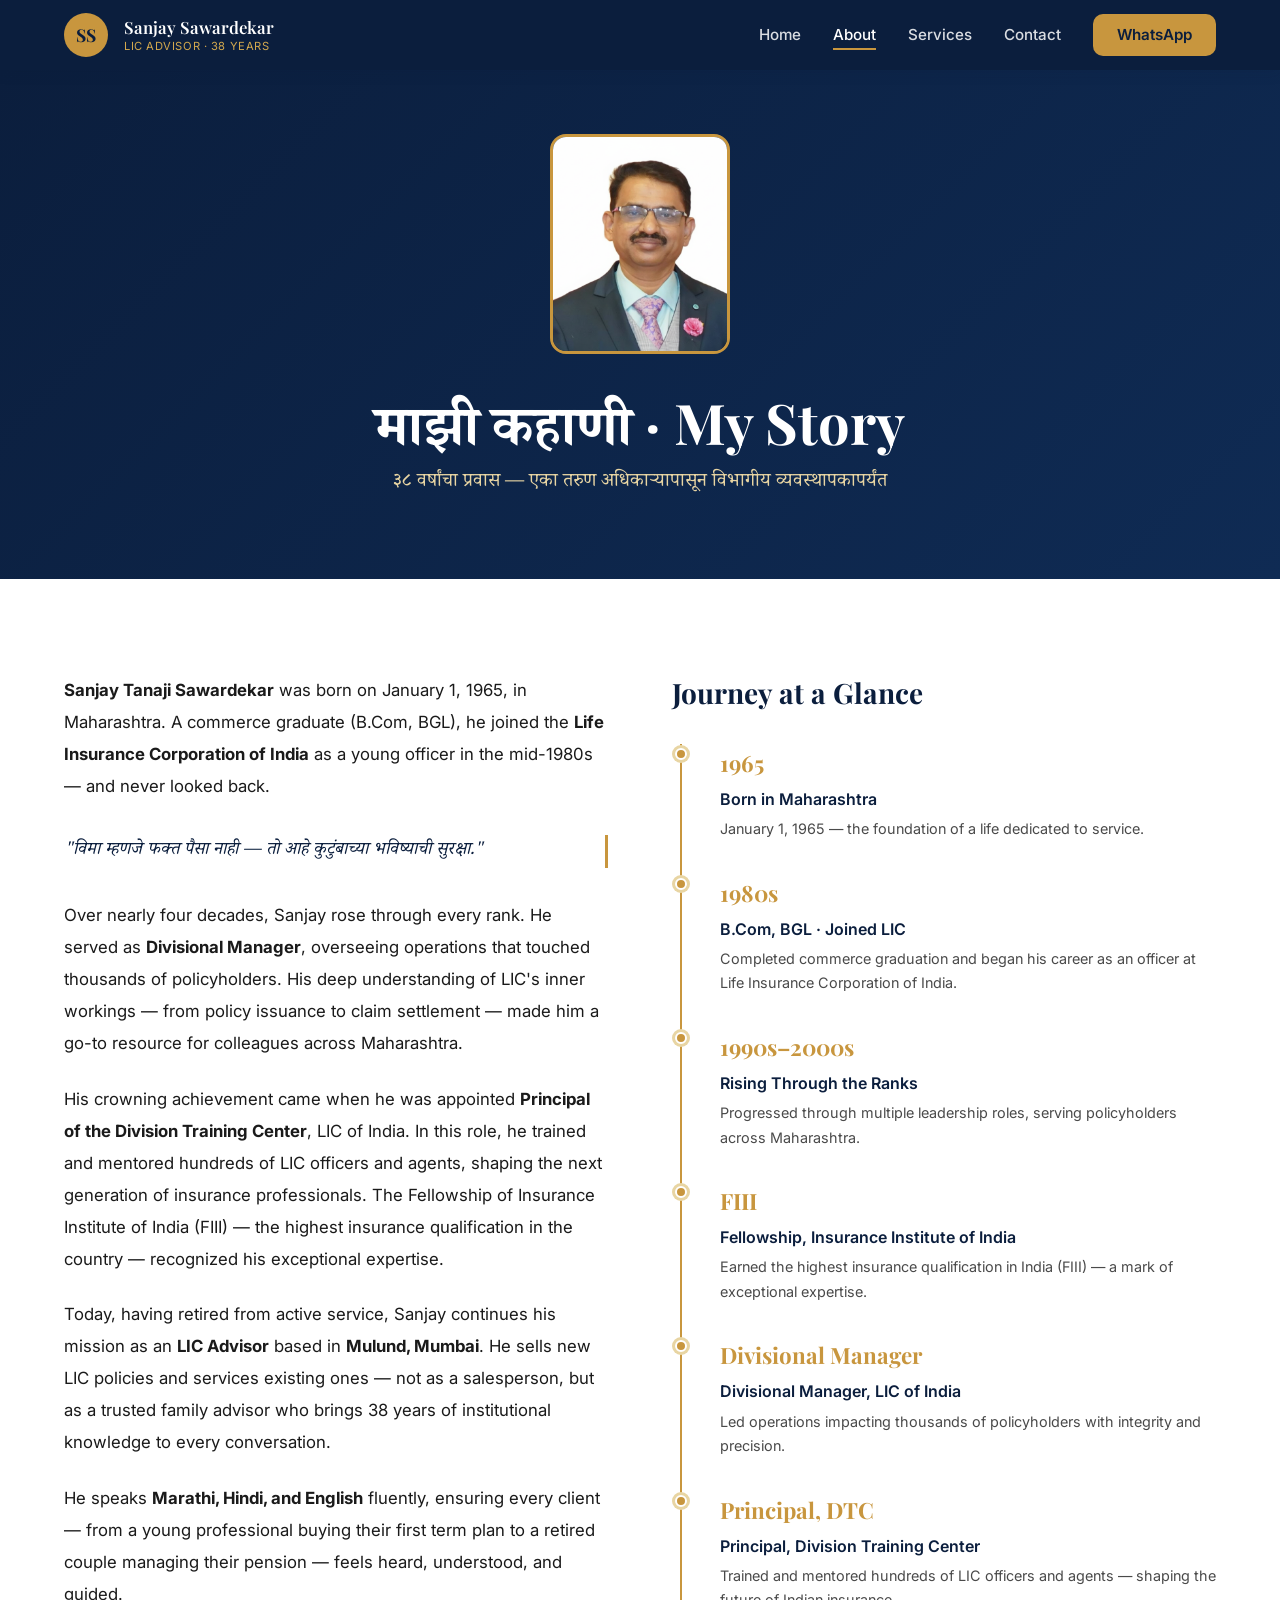
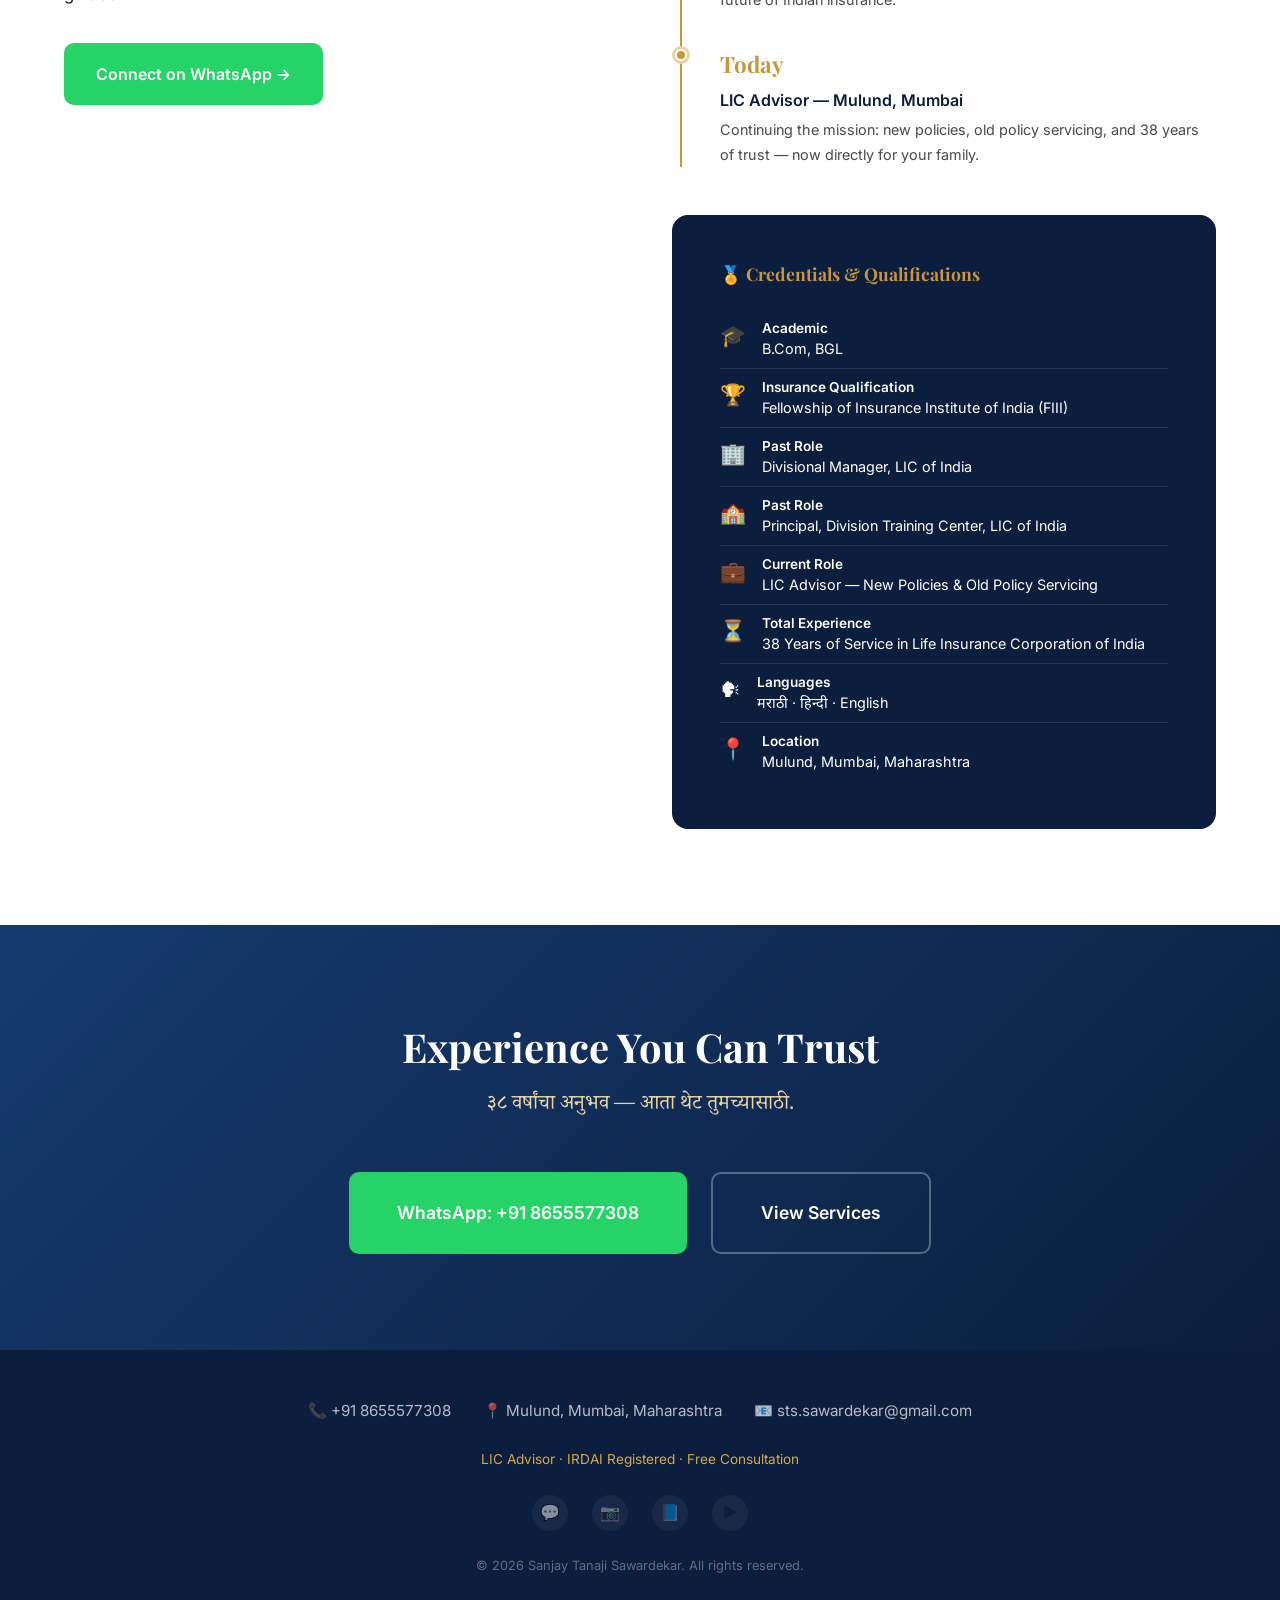
==== commit 9bf57fac: "Add Sanjay's photo + fix About page text - Hero and about preview now show Sanjay's photo - About pa" ====
--- a/about.html
+++ b/about.html
@@ -56,6 +56,9 @@
     <!-- Page Header -->
     <section class="page-header">
       <div class="container">
+        <div style="width: 180px; height: 220px; margin: 0 auto var(--space-xl); border-radius: var(--radius-lg); overflow: hidden; border: 3px solid var(--gold);">
+          <img src="assets/images/sanjay-sawardekar.jpg" alt="Sanjay Tanaji Sawardekar" style="width:100%;height:100%;object-fit:cover;">
+        </div>
         <h1>माझी कहाणी · My Story</h1>
         <p class="marathi">३८ वर्षांचा प्रवास — एका तरुण अधिकाऱ्यापासून विभागीय व्यवस्थापकापर्यंत</p>
       </div>
@@ -65,10 +68,10 @@
     <section class="about-story">
       <div class="container">
         <div class="story-text reveal">
-          <p><strong>Sanjay Tanaji Sawardekar</strong> was born on January 1, 1965, in Maharashtra. A commerce graduate (B.Com, BGL) with a sharp mind for numbers and an even sharper instinct for people, he joined the <strong>Life Insurance Corporation of India</strong> as a young officer in the mid-1980s — and never looked back.</p>
+          <p><strong>Sanjay Tanaji Sawardekar</strong> was born on January 1, 1965, in Maharashtra. A commerce graduate (B.Com, BGL), he joined the <strong>Life Insurance Corporation of India</strong> as a young officer in the mid-1980s — and never looked back.</p>
 
           <blockquote class="marathi">
-            "विमा म्हणजे फक्त पैसा नाही — तो आहे कुटुंबाच्या भविष्याची सुरक्षा. हे तत्व मी प्रत्येक पॉलिसीधारकाला समजावून दिलं."
+            "विमा म्हणजे फक्त पैसा नाही — तो आहे कुटुंबाच्या भविष्याची सुरक्षा."
           </blockquote>
 
           <p>Over nearly four decades, Sanjay rose through every rank. He served as <strong>Divisional Manager</strong>, overseeing operations that touched thousands of policyholders. His deep understanding of LIC's inner workings — from policy issuance to claim settlement — made him a go-to resource for colleagues across Maharashtra.</p>
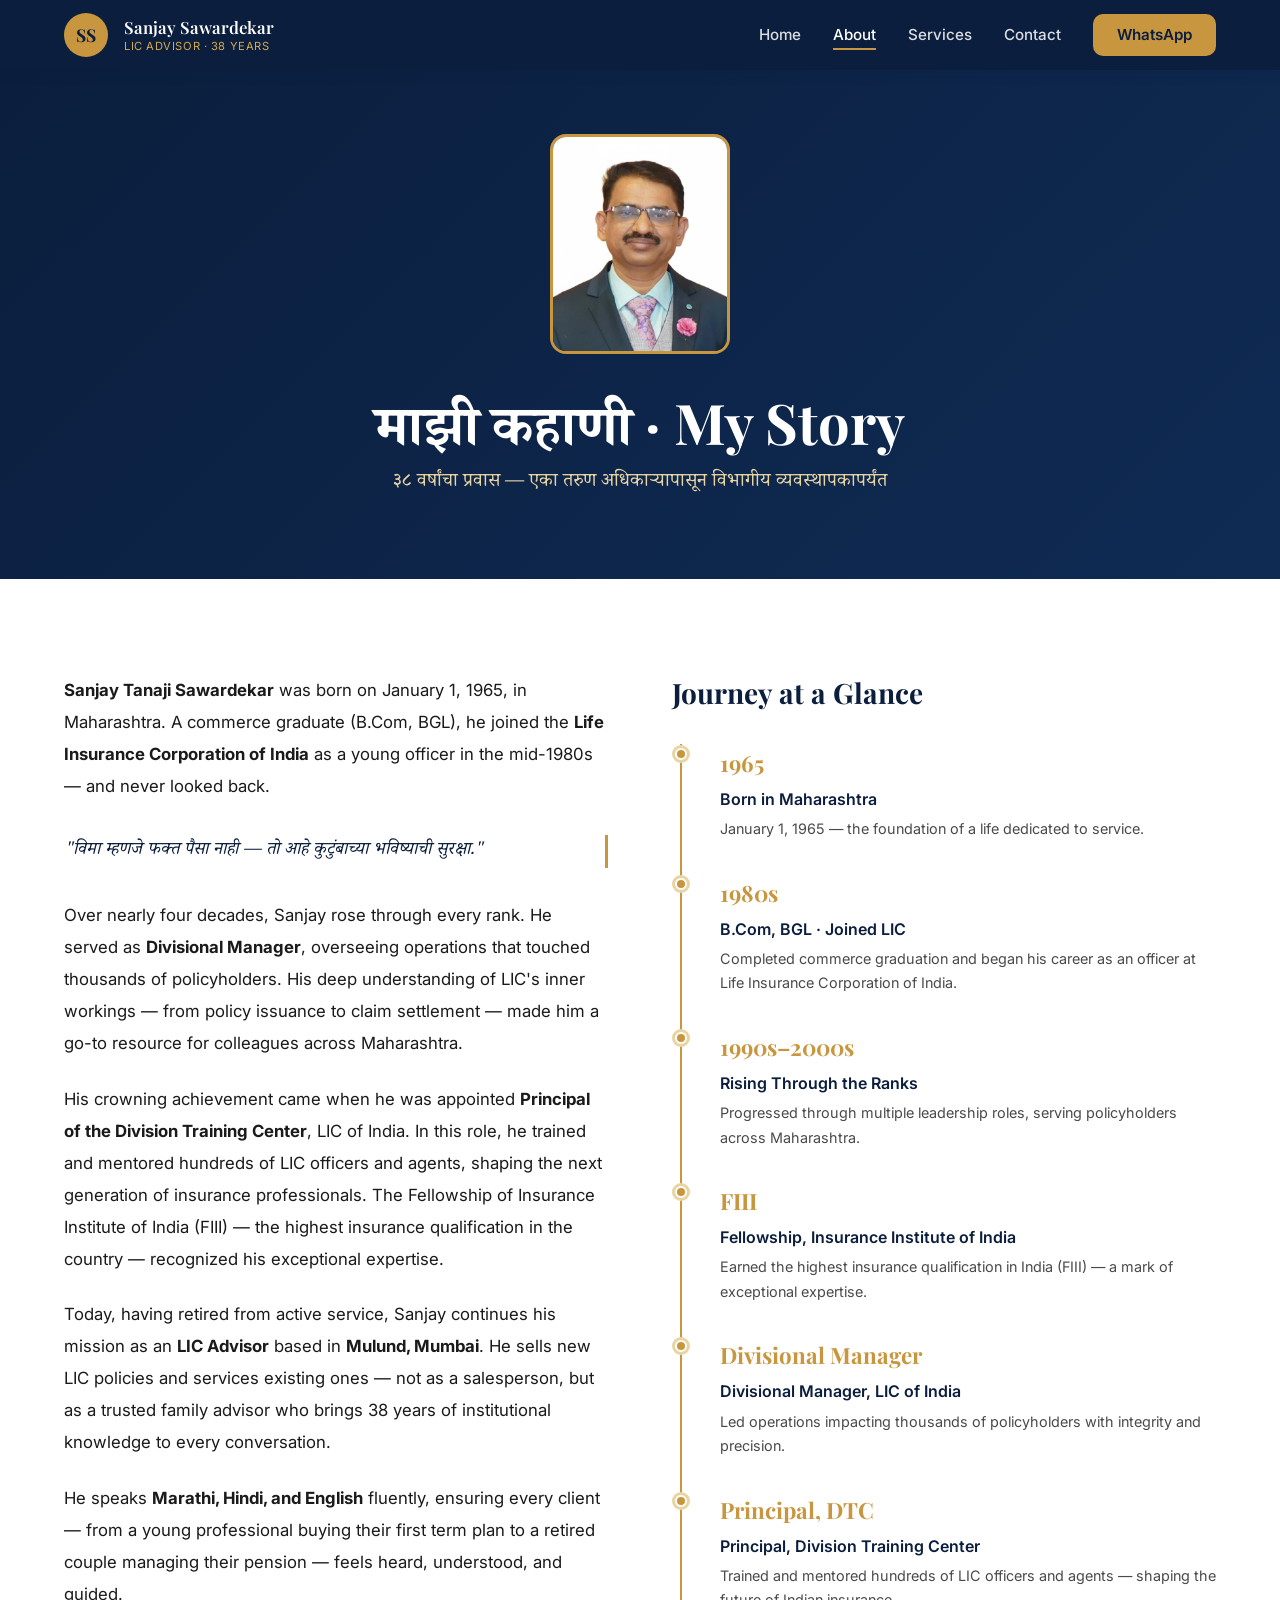
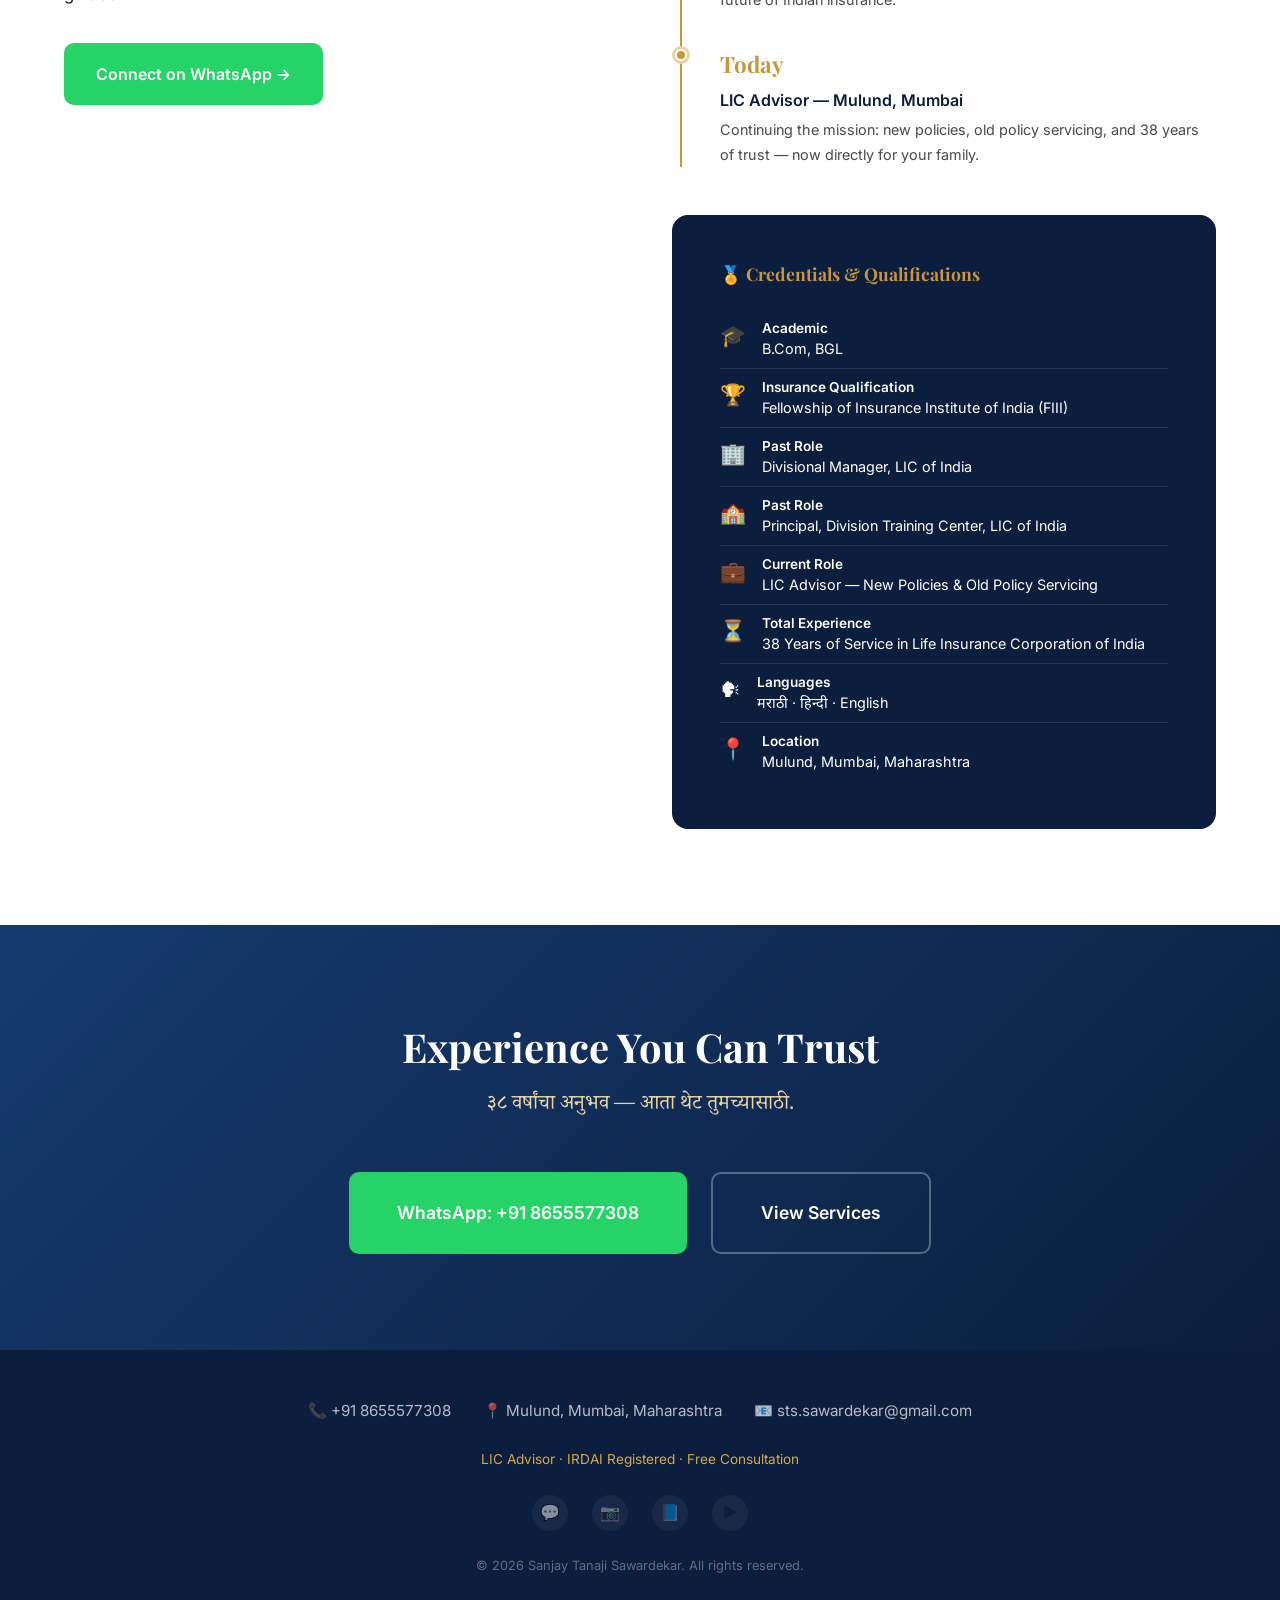
==== commit f7f828eb: "Inline gold borders on all photo instances — CDN-proof" ====
--- a/about.html
+++ b/about.html
@@ -56,7 +56,7 @@
     <!-- Page Header -->
     <section class="page-header">
       <div class="container">
-        <div style="width: 180px; height: 220px; margin: 0 auto var(--space-xl); border-radius: var(--radius-lg); overflow: hidden; border: 3px solid var(--gold);">
+        <div style="width: 180px; height: 220px; margin: 0 auto var(--space-xl); border-radius: var(--radius-lg); overflow: hidden; border: 3px solid #C8963E;">
           <img src="assets/images/sanjay-sawardekar.jpg" alt="Sanjay Tanaji Sawardekar" style="width:100%;height:100%;object-fit:cover;">
         </div>
         <h1>माझी कहाणी · My Story</h1>
--- a/assets/css/style.css
+++ b/assets/css/style.css
@@ -506,28 +506,21 @@
   position: relative;
   width: 320px;
   height: 380px;
-}
-
-.hero-photo-frame .photo-bg {
-  position: absolute;
-  top: 12px;
-  left: 12px;
+  border: 3px solid var(--gold);
+  border-radius: var(--radius-lg);
+  box-shadow: var(--shadow-lg);
+  display: inline-block;
+}
+
+.hero-photo-frame .photo-placeholder {
   width: 100%;
   height: 100%;
-  border: 3px solid var(--gold);
-  border-radius: var(--radius-lg);
-}
-
-.hero-photo-frame .photo-placeholder {
-  position: relative;
-  width: 100%;
-  height: 100%;
-  border-radius: var(--radius-lg);
-  background: linear-gradient(135deg, rgba(200, 150, 62, 0.2), rgba(15, 43, 84, 0.5));
+  border-radius: calc(var(--radius-lg) - 2px);
+  overflow: hidden;
   display: flex;
   align-items: center;
   justify-content: center;
-  overflow: hidden;
+  background: var(--navy);
 }
 
 .hero-photo-frame .photo-placeholder img {
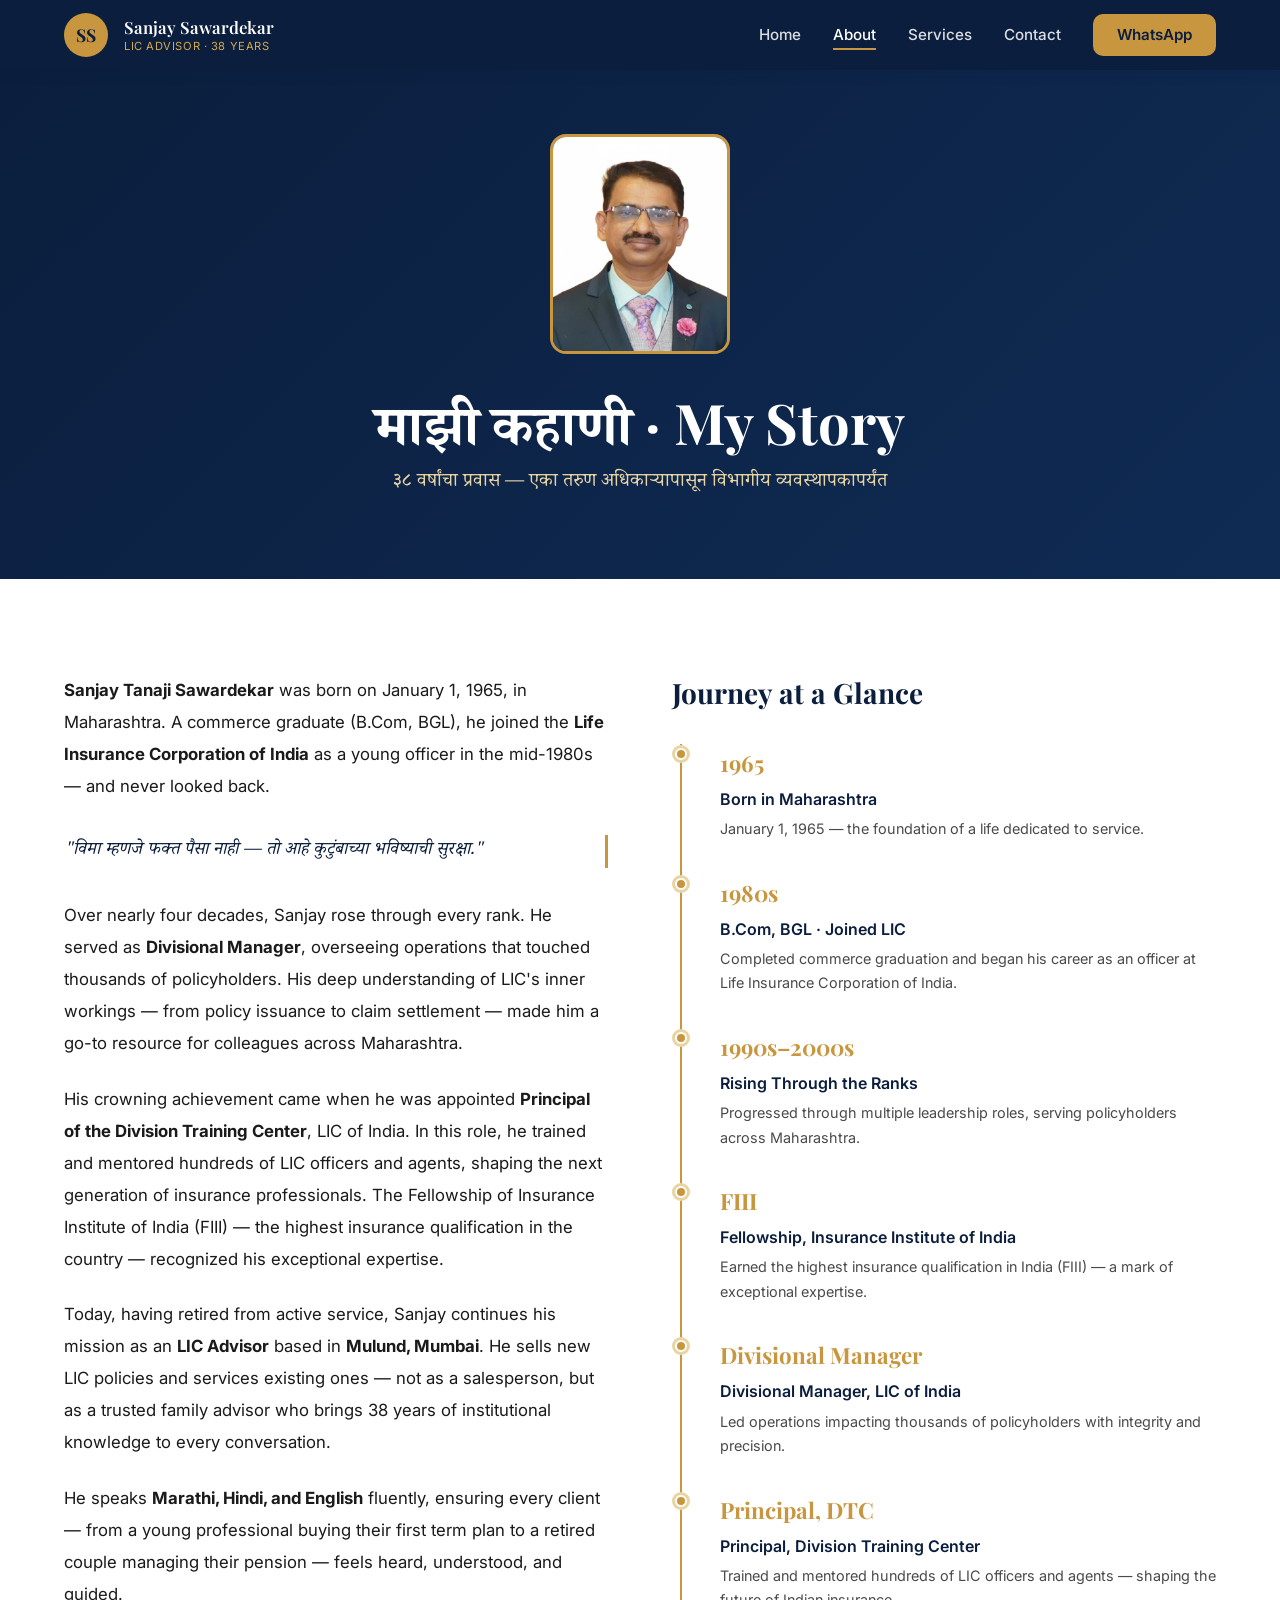
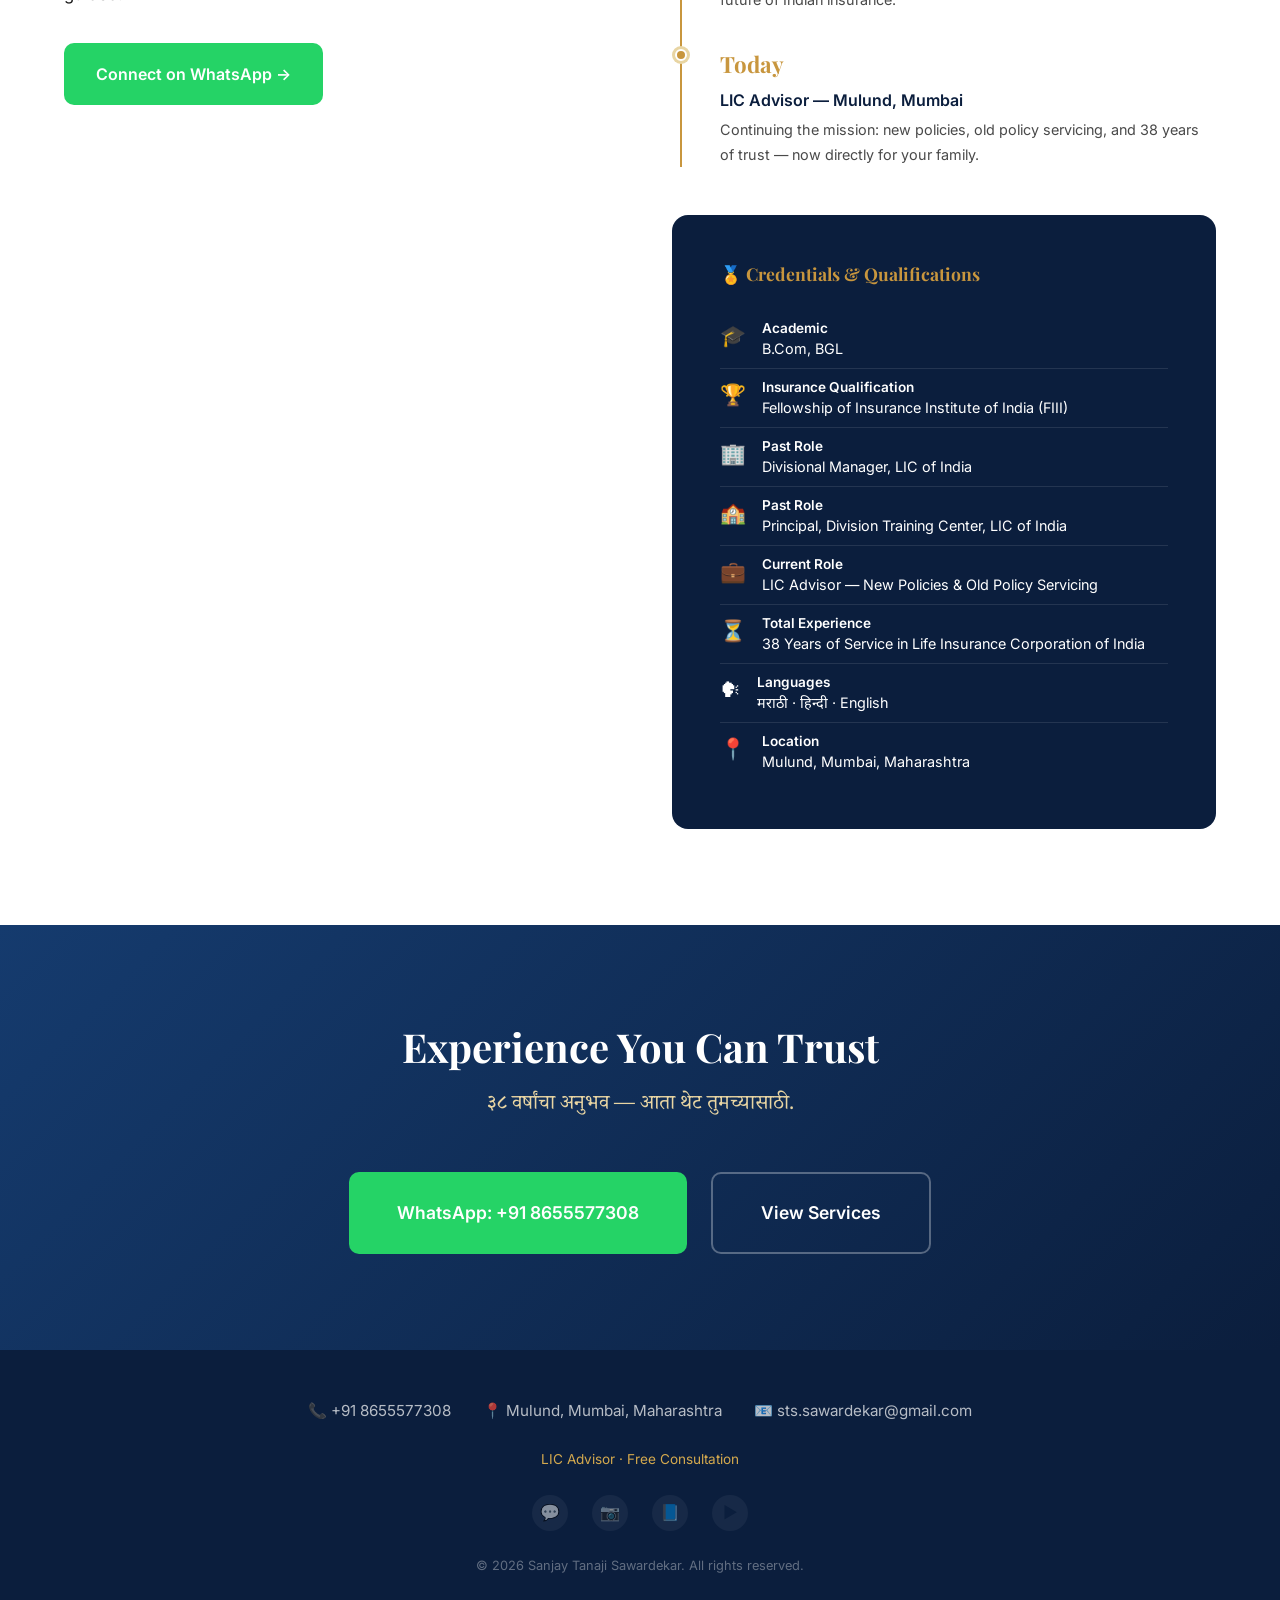
==== commit c7aa77c6: "Remove IRDAI Registered from all footers" ====
--- a/about.html
+++ b/about.html
@@ -228,7 +228,7 @@
         <span>&#x1F4CD; Mulund, Mumbai, Maharashtra</span>
         <span>&#x1F4E7; <a href="mailto:sts.sawardekar@gmail.com" style="color:inherit;">sts.sawardekar@gmail.com</a></span>
       </div>
-      <p class="footer-affiliation">LIC Advisor · IRDAI Registered · Free Consultation</p>
+      <p class="footer-affiliation">LIC Advisor · Free Consultation</p>
       <div class="footer-social">
         <a href="#" class="social-icon-link" aria-label="WhatsApp">&#x1F4AC;</a>
         <a href="#" class="social-icon-link" aria-label="Instagram">&#x1F4F7;</a>
--- a/assets/css/style.css
+++ b/assets/css/style.css
@@ -502,6 +502,12 @@
   animation: fadeInRight 0.8s var(--ease-out) 0.3s both;
 }
 
+/* Photo + Counter Wrapper */
+.photo-wrapper {
+  position: relative;
+  display: inline-block;
+}
+
 .hero-photo-frame {
   position: relative;
   width: 320px;
@@ -515,7 +521,6 @@
 .hero-photo-frame .photo-placeholder {
   width: 100%;
   height: 100%;
-  border-radius: calc(var(--radius-lg) - 2px);
   overflow: hidden;
   display: flex;
   align-items: center;
@@ -527,7 +532,6 @@
   width: 100%;
   height: 100%;
   object-fit: cover;
-  border-radius: var(--radius-lg);
 }
 
 .hero-photo-frame .photo-placeholder .placeholder-icon {
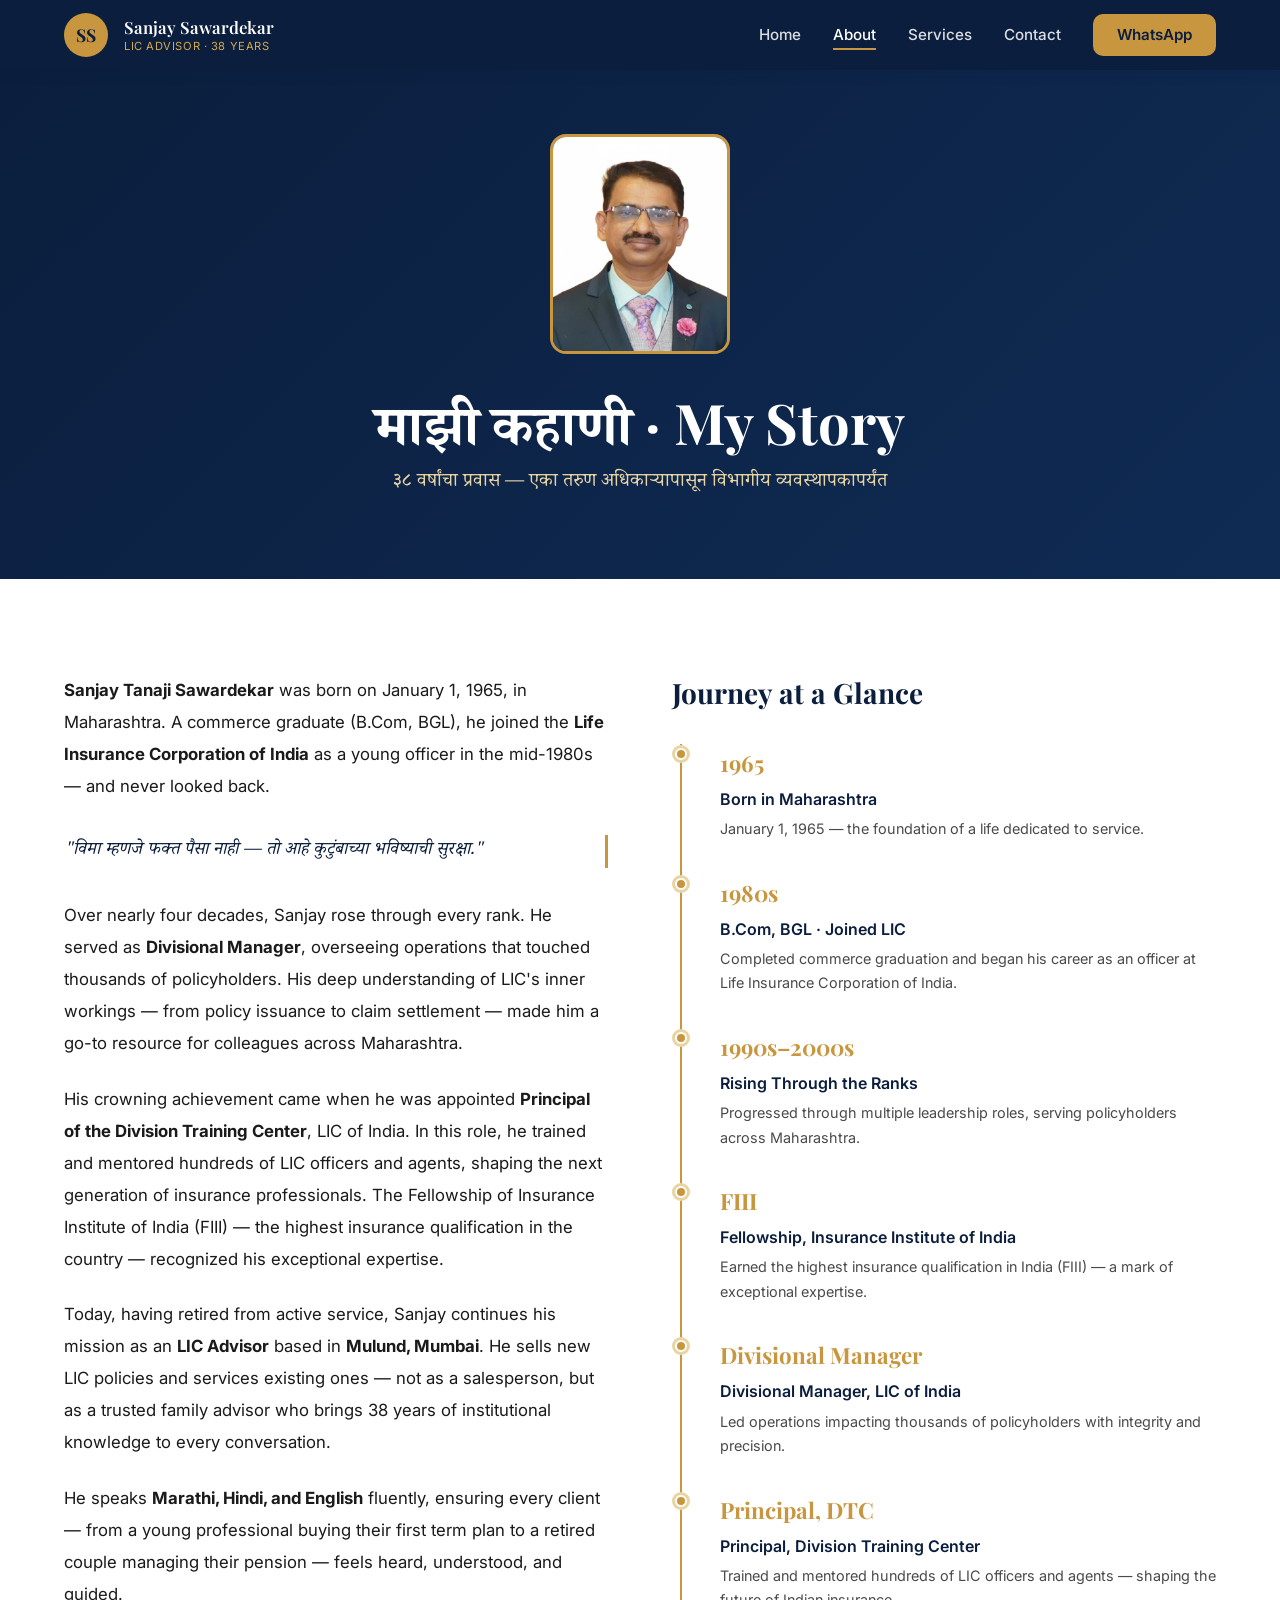
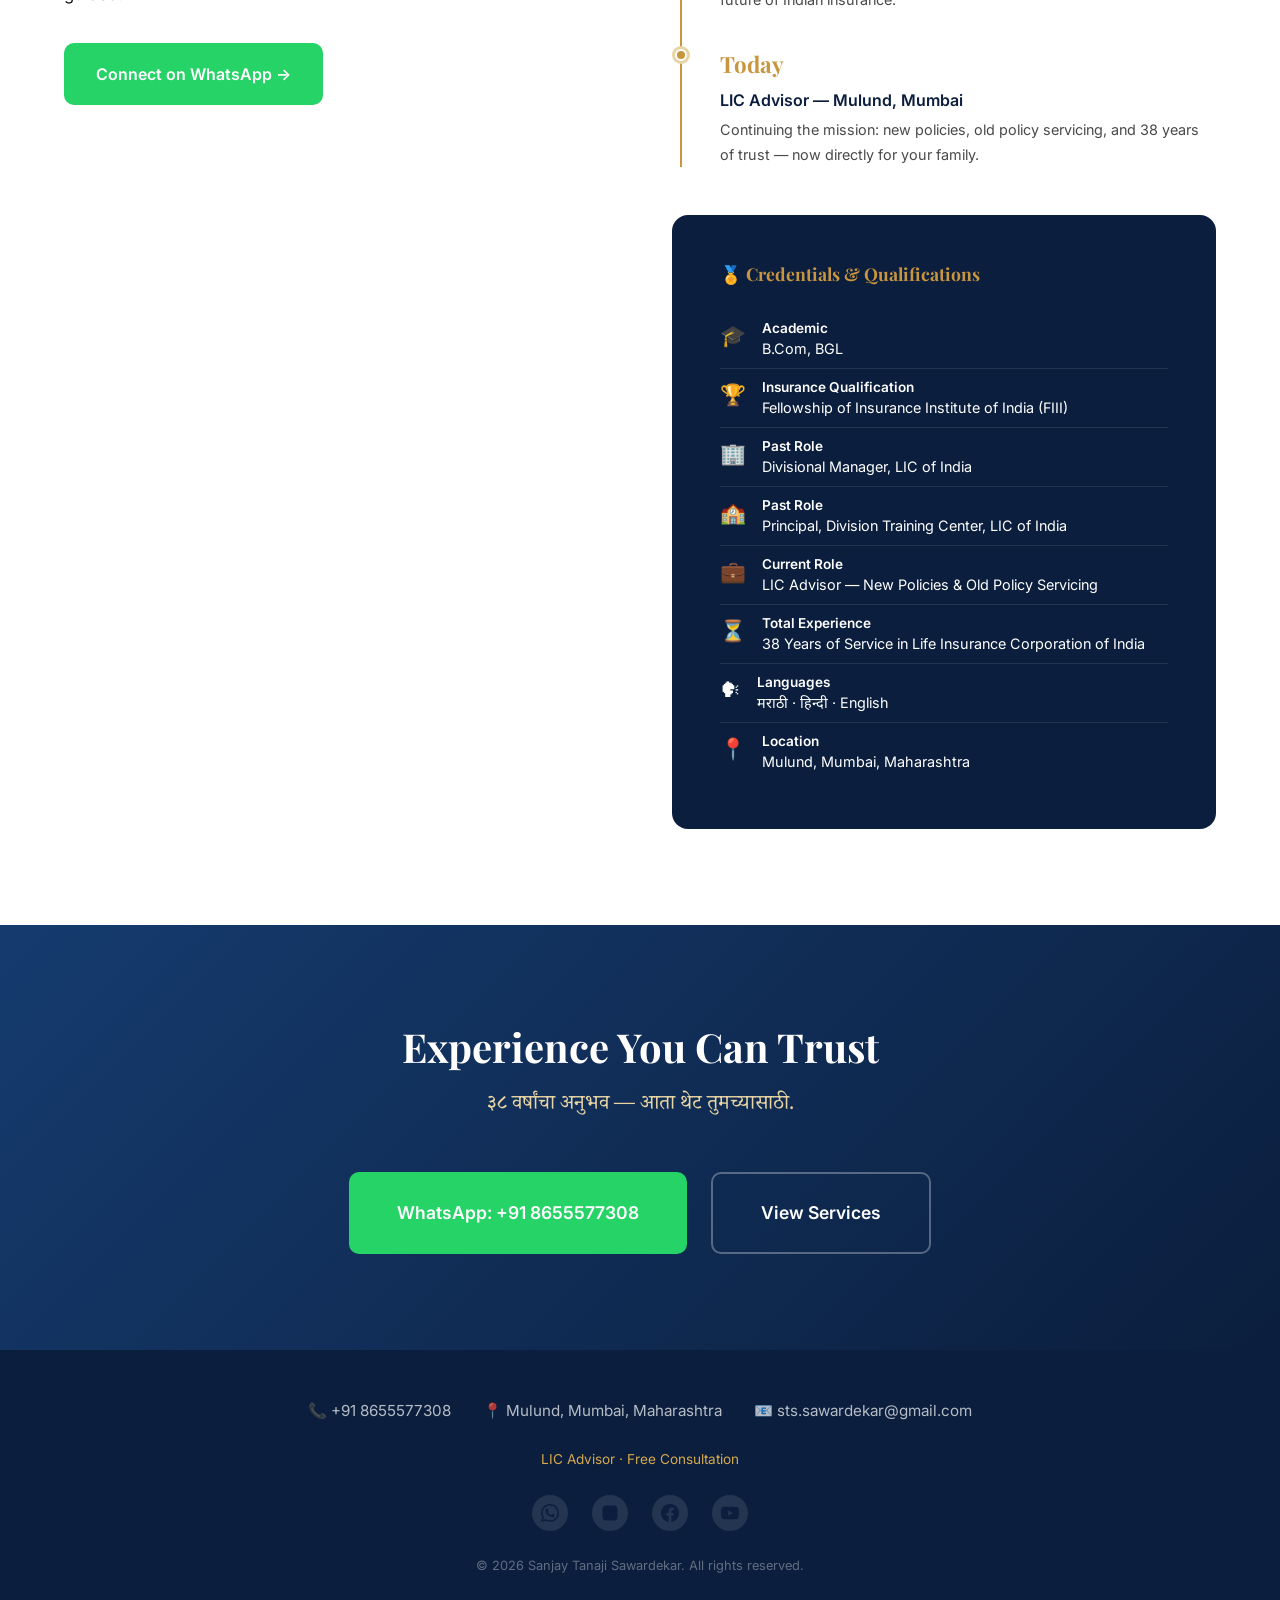
==== commit 75b8608b: "Replace emoji social icons with proper SVG logos (WhatsApp, Instagram, Facebook, YouTube)" ====
--- a/about.html
+++ b/about.html
@@ -230,10 +230,18 @@
       </div>
       <p class="footer-affiliation">LIC Advisor · Free Consultation</p>
       <div class="footer-social">
-        <a href="#" class="social-icon-link" aria-label="WhatsApp">&#x1F4AC;</a>
-        <a href="#" class="social-icon-link" aria-label="Instagram">&#x1F4F7;</a>
-        <a href="#" class="social-icon-link" aria-label="Facebook">&#x1F4D8;</a>
-        <a href="#" class="social-icon-link" aria-label="YouTube">&#x25B6;</a>
+        <a href="https://wa.me/918655577308" target="_blank" rel="noopener" class="social-icon-link" aria-label="WhatsApp">
+          <svg width="18" height="18" viewBox="0 0 24 24" fill="currentColor"><path d="M17.472 14.382c-.297-.149-1.758-.867-2.03-.967-.273-.099-.471-.148-.67.15-.197.297-.767.966-.94 1.164-.173.199-.347.223-.644.075-.297-.15-1.255-.463-2.39-1.475-.883-.788-1.48-1.761-1.653-2.059-.173-.297-.018-.458.13-.606.134-.133.298-.347.446-.52.149-.174.198-.298.298-.497.099-.198.05-.371-.025-.52-.075-.149-.669-1.612-.916-2.207-.242-.579-.487-.5-.669-.51-.173-.008-.371-.01-.57-.01-.198 0-.52.074-.792.372-.272.297-1.04 1.016-1.04 2.479 0 1.462 1.065 2.875 1.213 3.074.149.198 2.096 3.2 5.077 4.487.709.306 1.262.489 1.694.625.712.227 1.36.195 1.871.118.571-.085 1.758-.719 2.006-1.413.248-.694.248-1.289.173-1.413-.074-.124-.272-.198-.57-.347m-5.421 7.403h-.004a9.87 9.87 0 01-5.031-1.378l-.361-.214-3.741.982.998-3.648-.235-.374a9.86 9.86 0 01-1.51-5.26c.001-5.45 4.436-9.884 9.888-9.884 2.64 0 5.122 1.03 6.988 2.898a9.825 9.825 0 012.893 6.994c-.003 5.45-4.437 9.884-9.885 9.884m8.413-18.297A11.815 11.815 0 0012.05 0C5.495 0 .16 5.335.157 11.892c0 2.096.547 4.142 1.588 5.945L.057 24l6.305-1.654a11.882 11.882 0 005.683 1.448h.005c6.554 0 11.89-5.335 11.893-11.893a11.821 11.821 0 00-3.48-8.413z"/></svg>
+        </a>
+        <a href="#" class="social-icon-link" aria-label="Instagram">
+          <svg width="18" height="18" viewBox="0 0 24 24" fill="currentColor"><rect x="2" y="2" width="20" height="20" rx="5" ry="5"/><circle cx="12" cy="12" r="5"/><circle cx="17.5" cy="6.5" r="1.5"/></svg>
+        </a>
+        <a href="#" class="social-icon-link" aria-label="Facebook">
+          <svg width="18" height="18" viewBox="0 0 24 24" fill="currentColor"><path d="M24 12.073c0-6.627-5.373-12-12-12s-12 5.373-12 12c0 5.99 4.388 10.954 10.125 11.854v-8.385H7.078v-3.47h3.047V9.43c0-3.007 1.792-4.669 4.533-4.669 1.312 0 2.686.235 2.686.235v2.953H15.83c-1.491 0-1.956.925-1.956 1.874v2.25h3.328l-.532 3.47h-2.796v8.385C19.612 23.027 24 18.062 24 12.073z"/></svg>
+        </a>
+        <a href="#" class="social-icon-link" aria-label="YouTube">
+          <svg width="18" height="18" viewBox="0 0 24 24" fill="currentColor"><path d="M23.498 6.186a3.016 3.016 0 0 0-2.122-2.136C19.505 3.545 12 3.545 12 3.545s-7.505 0-9.377.505A3.017 3.017 0 0 0 .502 6.186C0 8.07 0 12 0 12s0 3.93.502 5.814a3.016 3.016 0 0 0 2.122 2.136c1.871.505 9.376.505 9.376.505s7.505 0 9.377-.505a3.015 3.015 0 0 0 2.122-2.136C24 15.93 24 12 24 12s0-3.93-.502-5.814zM9.545 15.568V8.432L15.818 12l-6.273 3.568z"/></svg>
+        </a>
       </div>
       <p class="footer-copyright">&copy; 2026 Sanjay Tanaji Sawardekar. All rights reserved.</p>
     </div>
--- a/assets/css/style.css
+++ b/assets/css/style.css
@@ -1297,7 +1297,6 @@
   align-items: center;
   justify-content: center;
   transition: all var(--duration-fast);
-  opacity: 0.5;
 }
 
 .footer-social .social-icon-link:hover {
